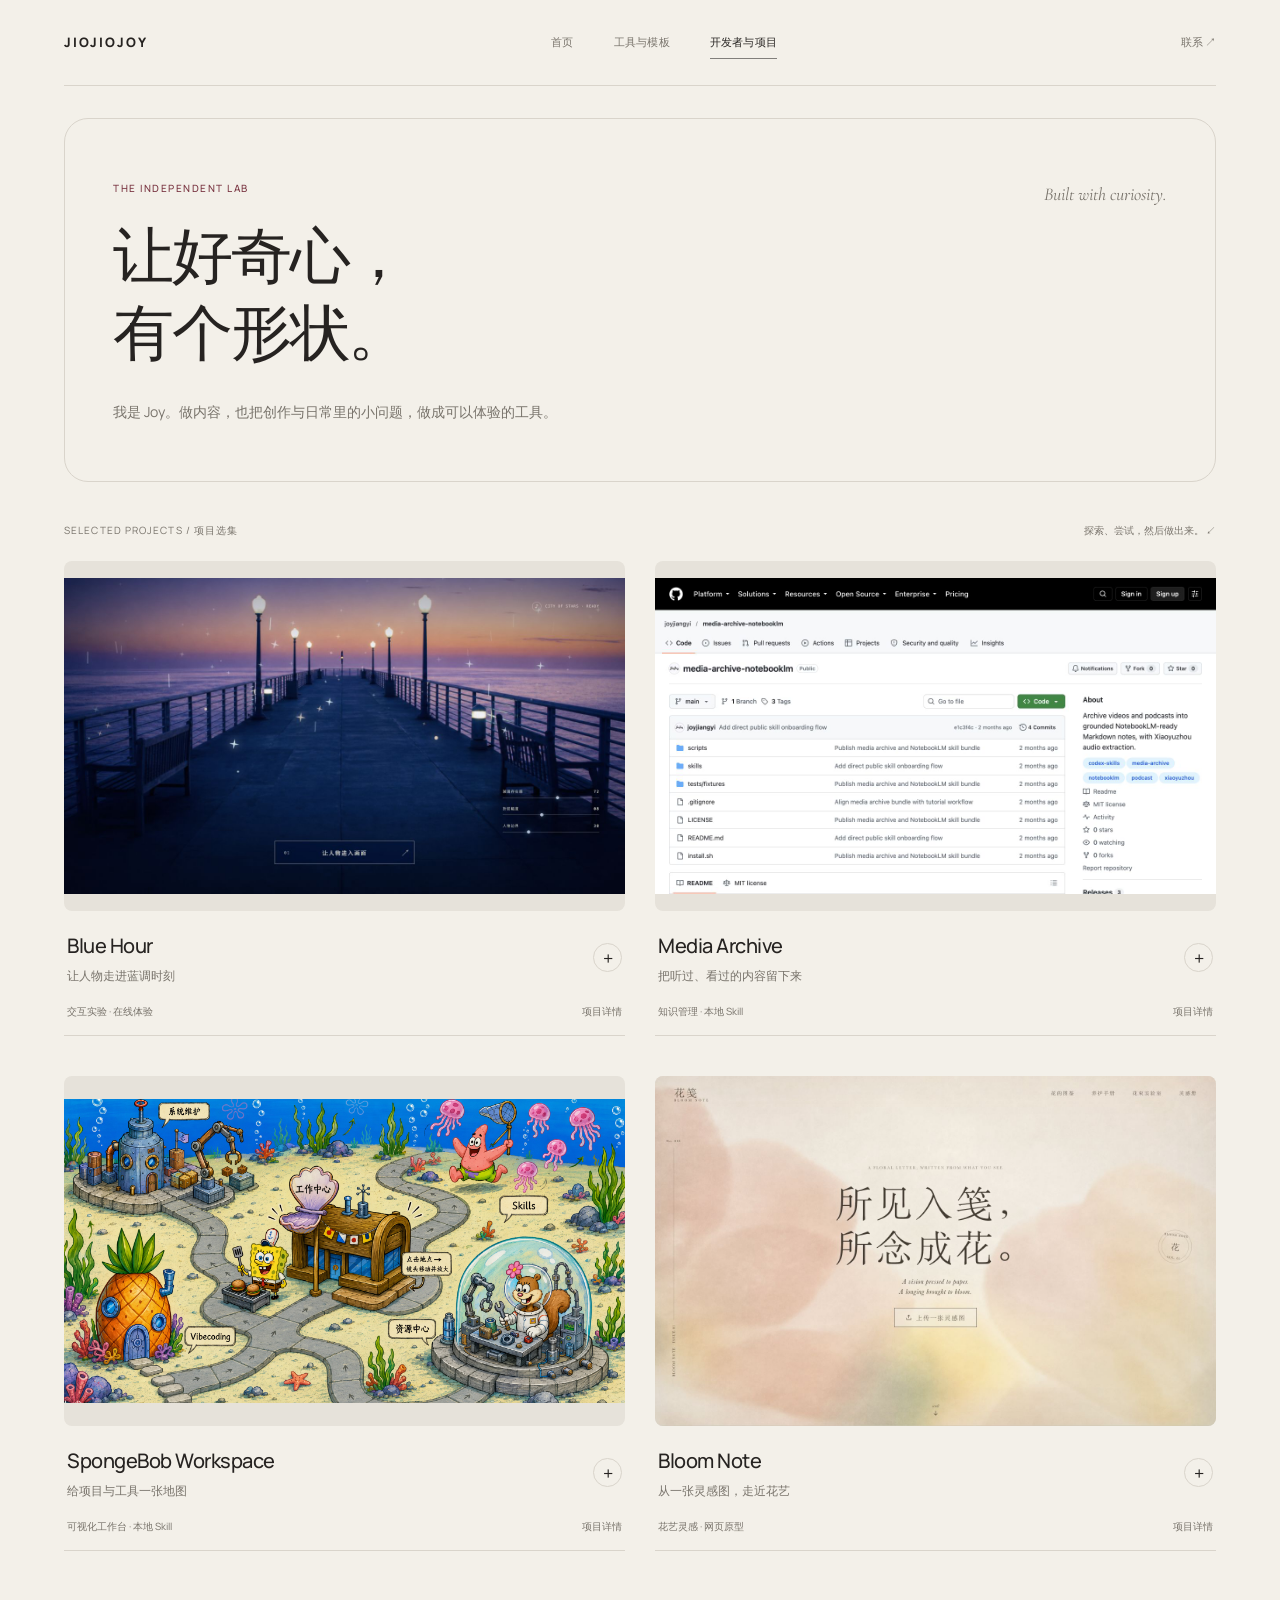
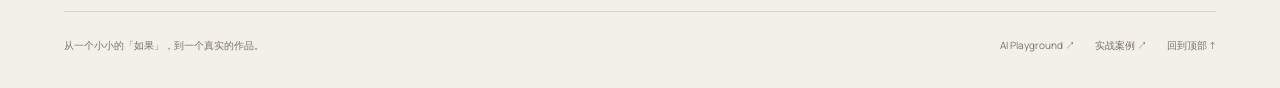
==== developers/index.html @ 88412379 "Publish unified portfolio, template storefront and consent-based analytics" ====
<!doctype html>
<html lang="zh-CN">
  <head>
    <meta charset="UTF-8" />
    <meta name="viewport" content="width=device-width,initial-scale=1" />
    <title>开发者与项目 · JioJioJoy</title>
    <meta
      name="description"
      content="Joy 的个人创作实验室：Blue Hour、Media Archive、SpongeBob Workspace、Bloom Note 四个真实项目的用途、上手说明与反馈入口。"
    />
    <link rel="icon" href="/assets/icons/web-logo.png" />
    <link rel="preconnect" href="https://fonts.googleapis.com" />
    <link rel="preconnect" href="https://fonts.gstatic.com" crossorigin />
    <link
      href="https://fonts.googleapis.com/css2?family=Cormorant+Garamond:ital,wght@0,500;0,600;1,500&family=Manrope:wght@400;500;600;700;800&display=swap"
      rel="stylesheet"
    />
    <link rel="stylesheet" href="/developers/developers.css" />
    <script>
      document.documentElement.classList.add("lab-js");
    </script>
  <link rel="stylesheet" href="/site-design.css?v=20261026" />
<script src="/analytics.js" defer></script>
</head>
<body class="gallery-page"><a class="skip" href="#main">跳至作品</a>
<header class="site-navigation" id="top"><a class="site-wordmark" href="/">JIOJIOJOY</a><div class="site-links"><a href="/">首页</a><a href="/products/">工具与模板</a><a href="/developers/" aria-current="page">开发者与项目</a></div><a class="site-contact" href="/#contact">联系 ↗</a></header>
<main id="main"><section class="developer-intro"><div class="intro"><p class="eyebrow">THE INDEPENDENT LAB</p><h1>让好奇心，<br>有个形状。</h1><p>我是 Joy。做内容，也把创作与日常里的小问题，做成可以体验的工具。</p></div><span class="edition">Built with curiosity.</span></section><header class="gallery-heading"><span>SELECTED PROJECTS / 项目选集</span><span>探索、尝试，然后做出来。 ↙</span></header><div class="project-grid"><article class="project" id="blue-hour"><details class="project-disclosure"><summary aria-label="查看 Blue Hour 项目详情"><div class="project-screen"><img src="/assets/blue-hour-preview.png" alt="blue-hour 原始项目界面" loading="lazy" /></div><div class="card-caption"><div><h2>Blue Hour</h2><p>让人物走进蓝调时刻</p></div><span class="open-icon" aria-hidden="true">+</span></div><div class="card-meta"><span>交互实验 · 在线体验</span><span class="detail-label">项目详情</span></div></summary><div class="project-info"><div class="lab-proj-body">
            <p class="lab-proj-meta">
              <span class="lab-proj-no">01</span>
              <span class="lab-proj-kind">在线交互作品</span>
              <span class="lab-proj-state">可在线体验</span>
            </p>
            <h3 class="lab-proj-title">Blue Hour</h3>
            <p class="lab-proj-sub">让人物走进蓝调时刻</p>
            <p class="lab-proj-lede">
              把静态风景变成可以参与的画面，探索人物、折射与星光之间的关系。
            </p>
            <dl class="lab-proj-facts">
              <div>
                <dt>适合谁</dt>
                <dd>喜欢电影感视觉、想尝试摄像头交互的创作者。</dd>
              </div>
              <div>
                <dt>现在能做</dt>
                <dd>蓝调背景、示例人物、玻璃效果参数与摄像头互动。</dd>
              </div>
            </dl>
            <div class="lab-proj-actions">
              <a
                class="lab-btn lab-btn-solid"
                href="https://joyjiangyi.github.io/blue-hour/"
                target="_blank"
                rel="noopener noreferrer"
                >打开在线体验 <span aria-hidden="true">↗</span></a
              >
              <a
                class="lab-btn lab-btn-line"
                href="https://github.com/joyjiangyi/blue-hour"
                target="_blank"
                rel="noopener noreferrer"
                >查看源码 <span aria-hidden="true">↗</span></a
              >
              <a
                class="lab-btn lab-btn-text"
                href="mailto:joyjiangyi852@gmail.com?subject=%E9%A1%B9%E7%9B%AE%E5%8F%8D%E9%A6%88%EF%BD%9CBlue%20Hour&body=%E9%A1%B9%E7%9B%AE%EF%BC%9ABlue%20Hour%0A%E6%88%91%E6%83%B3%E5%AE%8C%E6%88%90%E7%9A%84%E4%BB%BB%E5%8A%A1%EF%BC%9A%0A%E8%AE%BE%E5%A4%87%E4%B8%8E%E6%B5%8F%E8%A7%88%E5%99%A8%EF%BC%9A%0A%E9%81%87%E5%88%B0%E9%97%AE%E9%A2%98%E7%9A%84%E6%AD%A5%E9%AA%A4%EF%BC%9A%0A%E9%A2%84%E6%9C%9F%E7%BB%93%E6%9E%9C%E4%B8%8E%E5%AE%9E%E9%99%85%E7%BB%93%E6%9E%9C%EF%BC%9A%0A"
                >反馈这个项目 <span aria-hidden="true">↗</span></a
              >
            </div>
            <details class="lab-details">
              <summary>
                <span>上手步骤与使用限制</span>
                <span class="lab-details-cue" aria-hidden="true"></span>
              </summary>
              <div class="lab-details-body">
                <ol>
                  <li>打开在线体验，先查看示例人物。</li>
                  <li>调整「玻璃存在感」「折射幅度」「人物边界」，比较画面变化。</li>
                  <li>如需真人参与，点击「让人物进入画面」，自行选择是否允许摄像头。</li>
                </ol>
                <div class="lab-result">
                  <strong>试用时观察</strong>
                  <p>示例画面随参数变化；开启摄像头后，尝试让自己进入场景。</p>
                </div>
                <p>
                  <strong>前置条件与限制</strong><br />无需摄像头即可先看示例。真人互动需要摄像头权限；识别效果会受光线、设备性能和浏览器影响。若无法进入画面，检查浏览器权限后重试。
                </p>
              </div>
            </details>
          </div></div></details></article><article class="project" id="media-archive"><details class="project-disclosure"><summary aria-label="查看 Media Archive 项目详情"><div class="project-screen"><img src="/assets/media-archive-github.png" alt="media-archive 原始项目界面" loading="lazy" /></div><div class="card-caption"><div><h2>Media Archive</h2><p>把听过、看过的内容留下来</p></div><span class="open-icon" aria-hidden="true">+</span></div><div class="card-meta"><span>知识管理 · 本地 Skill</span><span class="detail-label">项目详情</span></div></summary><div class="project-info"><div class="lab-proj-body">
            <p class="lab-proj-meta">
              <span class="lab-proj-no">02</span>
              <span class="lab-proj-kind">本地 AI 工作流</span>
              <span class="lab-proj-state">需本地环境</span>
            </p>
            <h3 class="lab-proj-title">Media Archive</h3>
            <p class="lab-proj-sub">把听过、看过的内容留下来</p>
            <p class="lab-proj-lede">
              收藏分散在不同平台，听完看完之后，很难回到原来的重点。
            </p>
            <dl class="lab-proj-facts">
              <div>
                <dt>适合谁</dt>
                <dd>持续学习、希望将视频与播客整理为笔记的人。</dd>
              </div>
              <div>
                <dt>现在能做</dt>
                <dd>围绕来源链接收集信息、整理 Markdown 笔记，并衔接 NotebookLM 分析与知识库归档。</dd>
              </div>
            </dl>
            <div class="lab-proj-actions">
              <a
                class="lab-btn lab-btn-solid"
                href="https://gkhjmvgg45.feishu.cn/wiki/PdA1wRcWaih9IzkVzaxcTD1Nnvf"
                target="_blank"
                rel="noopener noreferrer"
                >阅读使用指南 <span aria-hidden="true">↗</span></a
              >
              <a
                class="lab-btn lab-btn-line"
                href="https://github.com/joyjiangyi/media-archive-notebooklm"
                target="_blank"
                rel="noopener noreferrer"
                >查看源码 <span aria-hidden="true">↗</span></a
              >
              <a
                class="lab-btn lab-btn-text"
                href="mailto:joyjiangyi852@gmail.com?subject=%E9%A1%B9%E7%9B%AE%E5%8F%8D%E9%A6%88%EF%BD%9CMedia%20Archive&body=%E9%A1%B9%E7%9B%AE%EF%BC%9AMedia%20Archive%0A%E6%88%91%E6%83%B3%E5%AE%8C%E6%88%90%E7%9A%84%E4%BB%BB%E5%8A%A1%EF%BC%9A%0A%E8%AE%BE%E5%A4%87%E4%B8%8E%E6%B5%8F%E8%A7%88%E5%99%A8%EF%BC%9A%0A%E9%81%87%E5%88%B0%E9%97%AE%E9%A2%98%E7%9A%84%E6%AD%A5%E9%AA%A4%EF%BC%9A%0A%E9%A2%84%E6%9C%9F%E7%BB%93%E6%9E%9C%E4%B8%8E%E5%AE%9E%E9%99%85%E7%BB%93%E6%9E%9C%EF%BC%9A%0A"
                >反馈这个项目 <span aria-hidden="true">↗</span></a
              >
            </div>
            <details class="lab-details">
              <summary>
                <span>上手步骤与使用限制</span>
                <span class="lab-details-cue" aria-hidden="true"></span>
              </summary>
              <div class="lab-details-body">
                <ol>
                  <li>先阅读使用指南，核对支持的平台和本地代理环境。</li>
                  <li>提供一个可访问的视频或播客链接，说明希望保存到哪里。</li>
                  <li>检查来源、摘要与待办，再保存到自己的笔记系统；需要同步时配置对应账号。</li>
                </ol>
                <div class="lab-result">
                  <strong>试用时观察</strong>
                  <p>
                    得到带来源链接、重点整理和状态说明的笔记。可用请求示例：「整理这期播客，保留来源和重点，只保存到本地。」
                  </p>
                </div>
                <p>
                  <strong>前置条件与限制</strong><br />需要可运行 Skill 的本地 AI
                  代理与相应账号配置。平台访问限制、转写质量和第三方服务可用性会影响结果；AI
                  整理需要人工核对。此工作流不包含在付费模板内。
                </p>
              </div>
            </details>
          </div></div></details></article><article class="project" id="spongebob-workspace"><details class="project-disclosure"><summary aria-label="查看 SpongeBob Workspace 项目详情"><div class="project-screen"><img src="/assets/spongebob-workspace-preview.jpg" alt="spongebob-workspace 原始项目界面" loading="lazy" /></div><div class="card-caption"><div><h2>SpongeBob Workspace</h2><p>给项目与工具一张地图</p></div><span class="open-icon" aria-hidden="true">+</span></div><div class="card-meta"><span>可视化工作台 · 本地 Skill</span><span class="detail-label">项目详情</span></div></summary><div class="project-info"><div class="lab-proj-body">
            <p class="lab-proj-meta">
              <span class="lab-proj-no">03</span>
              <span class="lab-proj-kind">本地工作台 · Skill</span>
              <span class="lab-proj-state">本地运行</span>
            </p>
            <h3 class="lab-proj-title">SpongeBob Workspace</h3>
            <p class="lab-proj-sub">给项目与工具一张地图</p>
            <p class="lab-proj-lede">
              项目目录、浏览器资源与代理入口分散，需要一个能看见整体结构的工作台。
            </p>
            <dl class="lab-proj-facts">
              <div>
                <dt>适合谁</dt>
                <dd>同时使用多个项目、Skill 和知识资源的 AI 工具使用者。</dd>
              </div>
              <div>
                <dt>现在能做</dt>
                <dd>用可视化地图组织工作流、项目、资源、Skill 与 Inbox，连接已有工作入口。</dd>
              </div>
            </dl>
            <div class="lab-proj-actions">
              <a
                class="lab-btn lab-btn-solid"
                href="https://gkhjmvgg45.feishu.cn/wiki/NoniwwS8UikxTekltyMc2d3GnMc?from=from_copylink"
                target="_blank"
                rel="noopener noreferrer"
                >阅读使用指南 <span aria-hidden="true">↗</span></a
              >
              <a
                class="lab-btn lab-btn-line"
                href="https://github.com/joyjiangyi/spongebob-workspace"
                target="_blank"
                rel="noopener noreferrer"
                >查看源码 <span aria-hidden="true">↗</span></a
              >
              <a
                class="lab-btn lab-btn-text"
                href="mailto:joyjiangyi852@gmail.com?subject=%E9%A1%B9%E7%9B%AE%E5%8F%8D%E9%A6%88%EF%BD%9CSpongeBob%20Workspace&body=%E9%A1%B9%E7%9B%AE%EF%BC%9ASpongeBob%20Workspace%0A%E6%88%91%E6%83%B3%E5%AE%8C%E6%88%90%E7%9A%84%E4%BB%BB%E5%8A%A1%EF%BC%9A%0A%E8%AE%BE%E5%A4%87%E4%B8%8E%E6%B5%8F%E8%A7%88%E5%99%A8%EF%BC%9A%0A%E9%81%87%E5%88%B0%E9%97%AE%E9%A2%98%E7%9A%84%E6%AD%A5%E9%AA%A4%EF%BC%9A%0A%E9%A2%84%E6%9C%9F%E7%BB%93%E6%9E%9C%E4%B8%8E%E5%AE%9E%E9%99%85%E7%BB%93%E6%9E%9C%EF%BC%9A%0A"
                >反馈这个项目 <span aria-hidden="true">↗</span></a
              >
            </div>
            <details class="lab-details">
              <summary>
                <span>上手步骤与使用限制</span>
                <span class="lab-details-cue" aria-hidden="true"></span>
              </summary>
              <div class="lab-details-body">
                <ol>
                  <li>打开仓库 README 与使用指南，了解代理和运行环境要求。</li>
                  <li>告诉本地 AI 代理希望整理哪些目录，确认读取范围与工作台结构。</li>
                  <li>按指南生成自己的工作台，检查项目、资源和 Skill 入口是否正确。</li>
                </ol>
                <div class="lab-result">
                  <strong>试用时观察</strong>
                  <p>一张连接自己真实项目和资源的本地工作地图；这里展示的是已有工作台截图。</p>
                </div>
                <p>
                  <strong>前置条件与限制</strong><br />需本地 AI
                  代理与环境配置，不能在本站直接运行。扫描范围由使用者选择；不要将含个人路径或私人资源的工作台直接公开。
                </p>
              </div>
            </details>
          </div></div></details></article><article class="project" id="bloom-note"><details class="project-disclosure"><summary aria-label="查看 Bloom Note 项目详情"><div class="project-screen"><img src="/assets/bloom-note-preview.png" alt="bloom-note 原始项目界面" loading="lazy" /></div><div class="card-caption"><div><h2>Bloom Note</h2><p>从一张灵感图，走近花艺</p></div><span class="open-icon" aria-hidden="true">+</span></div><div class="card-meta"><span>花艺灵感 · 网页原型</span><span class="detail-label">项目详情</span></div></summary><div class="project-info"><div class="lab-proj-body">
            <p class="lab-proj-meta">
              <span class="lab-proj-no">04</span>
              <span class="lab-proj-kind">网页原型 · AI 生成未接入</span>
              <span class="lab-proj-state">原型</span>
            </p>
            <h3 class="lab-proj-title">Bloom Note</h3>
            <p class="lab-proj-sub">从一张灵感图，走近花艺</p>
            <p class="lab-proj-lede">从喜欢的画面到具体花艺表达，往往缺少直观参考。</p>
            <dl class="lab-proj-facts">
              <div>
                <dt>适合谁</dt>
                <dd>寻找花束配色、季节花材和养护灵感的人。</dd>
              </div>
              <div>
                <dt>现在能做</dt>
                <dd>花束灵感册、当季花材与养护手记；图片选择提供本地预览。</dd>
              </div>
            </dl>
            <div class="lab-proj-actions">
              <a
                class="lab-btn lab-btn-solid"
                href="https://joyjiangyi.github.io/bloom-note/"
                target="_blank"
                rel="noopener noreferrer"
                >浏览网页原型 <span aria-hidden="true">↗</span></a
              >
              <a
                class="lab-btn lab-btn-line"
                href="https://github.com/joyjiangyi/bloom-note"
                target="_blank"
                rel="noopener noreferrer"
                >查看源码 <span aria-hidden="true">↗</span></a
              >
              <a
                class="lab-btn lab-btn-text"
                href="mailto:joyjiangyi852@gmail.com?subject=%E9%A1%B9%E7%9B%AE%E5%8F%8D%E9%A6%88%EF%BD%9CBloom%20Note&body=%E9%A1%B9%E7%9B%AE%EF%BC%9ABloom%20Note%0A%E6%88%91%E6%83%B3%E5%AE%8C%E6%88%90%E7%9A%84%E4%BB%BB%E5%8A%A1%EF%BC%9A%0A%E8%AE%BE%E5%A4%87%E4%B8%8E%E6%B5%8F%E8%A7%88%E5%99%A8%EF%BC%9A%0A%E9%81%87%E5%88%B0%E9%97%AE%E9%A2%98%E7%9A%84%E6%AD%A5%E9%AA%A4%EF%BC%9A%0A%E9%A2%84%E6%9C%9F%E7%BB%93%E6%9E%9C%E4%B8%8E%E5%AE%9E%E9%99%85%E7%BB%93%E6%9E%9C%EF%BC%9A%0A"
                >反馈这个项目 <span aria-hidden="true">↗</span></a
              >
            </div>
            <details class="lab-details">
              <summary>
                <span>上手步骤与使用限制</span>
                <span class="lab-details-cue" aria-hidden="true"></span>
              </summary>
              <div class="lab-details-body">
                <ol>
                  <li>打开原型，浏览灵感册中的花束参考。</li>
                  <li>查看当季花材，展开养护手记。</li>
                  <li>如需尝试图片入口，可选择灵感图查看本地预览；不会生成新的花束方案。</li>
                </ol>
                <div class="lab-result">
                  <strong>试用时观察</strong>
                  <p>找到可参考的花材与养护信息，体验灵感图的预览路径。</p>
                </div>
                <p>
                  <strong>前置条件与限制</strong><br />这是交互与视觉原型。AI&nbsp;花束生成尚未接入；页面中的花束是现有展示内容，不能视为基于上传图片生成的结果。
                </p>
              </div>
            </details>
          </div></div></details></article></div><footer class="gallery-footer"><p>从一个小小的「如果」，到一个真实的作品。</p><div><a href="https://jiojiojoy.info" target="_blank" rel="noopener noreferrer">AI Playground ↗</a><a href="/#feeds">实战案例 ↗</a><a href="#top">回到顶部 ↑</a></div></footer></main><script src="/developers/developers.js" defer></script></body></html>
---- developers/developers.css ----
:root{color-scheme:light;--ink:#272923;--muted:#777a72;--canvas:#f1f2ee;--paper:#fff;--line:#e3e5de;--accent:#64764b}*{box-sizing:border-box}html{scroll-behavior:smooth;scroll-padding-top:24px}body{margin:0;background:var(--canvas);color:var(--ink);font:14px/1.65 Manrope,"PingFang SC","Microsoft YaHei",sans-serif}a{color:inherit;text-decoration:none}button,a,summary{-webkit-tap-highlight-color:transparent}a:focus-visible,summary:focus-visible{outline:3px solid #7c8b59;outline-offset:5px}a:hover{text-decoration:underline;text-underline-offset:4px}.skip{position:fixed;left:20px;top:-80px;z-index:10;background:white;padding:12px}.skip:focus{top:20px}.sidebar{position:fixed;inset:20px auto 20px 20px;width:276px;background:white;border-radius:16px;padding:32px 27px;display:flex;flex-direction:column}.brand{font-size:27px;font-weight:800;letter-spacing:-1.5px}.brand span{font-size:11px;vertical-align:top;display:inline-block;margin:6px 0 0 4px}.intro{margin:64px 0 34px}.eyebrow{font:9px/1.5 "DM Mono",monospace;letter-spacing:1.6px;color:var(--muted)}h1{font-size:31px;font-weight:500;line-height:1.5;letter-spacing:-1px;margin:20px 0}.intro>p:last-child{font-size:13px;line-height:1.9;color:#73766e}.sidebar nav{display:grid;gap:5px}.sidebar nav a{display:flex;justify-content:space-between;padding:12px 14px;border-radius:7px;font-size:12px}.sidebar nav .current{background:#eef0e8;color:#414d33}.sidebar nav span{color:#888e7c;font:11px "DM Mono",monospace}.sidebar-bottom{margin-top:auto;padding-top:35px;font-size:11px}.status-dot{display:inline-block;width:6px;height:6px;background:#839465;border-radius:50%;margin-right:6px}.sidebar-bottom>a{display:block;margin:18px 0 27px}.sidebar-bottom small{font:8px/1.9 "DM Mono",monospace;letter-spacing:.6px;color:#94988e}main{margin-left:316px;padding:0 24px 0 0;max-width:1800px}.gallery-heading{height:75px;display:flex;align-items:center;justify-content:space-between;font-size:10px;letter-spacing:1.1px;color:#6d7267}.gallery-heading>span:last-child{letter-spacing:0}.project-grid{display:grid;grid-template-columns:repeat(2,minmax(0,1fr));gap:34px 20px;align-items:start}.project{min-width:0;scroll-margin-top:24px}summary{cursor:pointer;list-style:none}summary::-webkit-details-marker{display:none}.art{height:auto;aspect-ratio:1.12;position:relative;overflow:hidden;border-radius:12px;isolation:isolate;transition:transform .5s cubic-bezier(.22,1,.36,1)}summary:hover .art{transform:translateY(-4px)}.art-top,.art-bottom{position:absolute;left:6%;right:6%;display:flex;justify-content:space-between;align-items:center;gap:12px;z-index:3;font:8px/1.5 "DM Mono",monospace;letter-spacing:.8px}.art-top{top:6%}.art-bottom{bottom:6%;font-size:7px}.blue{background:#253644;color:#fff}.blue>img{width:100%;height:100%;object-fit:cover;object-position:48% center;filter:brightness(.76)}.blue:after{content:"";position:absolute;inset:0;background:linear-gradient(180deg,#141b3025,transparent 70%,#141b3050);pointer-events:none}.blue-title{position:absolute;left:8%;top:20%;font:clamp(55px,6.5vw,110px)/.85 "Playfair Display",Georgia,serif;letter-spacing:-4px;color:#f2eee5}.blue-title i{font-weight:400}.archive{background:#d9dfce;color:#3d493c}.archive-title{position:absolute;top:15%;left:7%;font:clamp(27px,3vw,48px)/1.12 "Playfair Display",Georgia,serif;letter-spacing:-1px}.paper{position:absolute;background:#fffdf6;width:60%;height:45%;padding:7%;box-shadow:0 12px 24px #3b493b18}.paper>span{font:6px "DM Mono",monospace;letter-spacing:1px}.paper h3{font-size:12px;font-weight:500;margin:12px 0}.paper p{font-size:7px;color:#777c70}.paper-back{left:7%;top:39%;transform:rotate(-12deg);background:#eef0e7}.paper-front{right:6%;top:43%;transform:rotate(8deg)}.paper b{font-size:8px;font-weight:500}.wave{font-size:17px;white-space:nowrap;color:#929b7c;letter-spacing:1px;overflow:hidden}.paper-lines{height:35px;background:repeating-linear-gradient(to bottom,transparent 0 8px,#d9dccf 8px 9px);margin-bottom:14px}.sponge{background:#f2cd56;color:#3c4c3e}.sponge-title{position:absolute;top:14%;left:7%;font:clamp(32px,3.5vw,56px)/1.02 "Playfair Display",Georgia,serif;letter-spacing:-1.5px}.sponge-title i{color:#267b79}.map-frame{position:absolute;left:9%;top:45%;width:91%;padding:7px;background:#fff8dc;transform:rotate(-7deg);border-radius:8px;box-shadow:0 15px 28px #584c252b}.map-frame img{display:block;width:100%;border-radius:4px}.bloom{background:#eee8de;color:#554f3e}.bloom-title{position:absolute;top:19%;left:8%;font:clamp(48px,5.6vw,86px)/.95 "Playfair Display",Georgia,serif;letter-spacing:-3px}.bloom-title i{color:#815b5a;font-weight:400}.bloom-title small{display:block;font:12px/2 sans-serif;letter-spacing:6px;margin-top:28px}.botanical{position:absolute;right:-3%;bottom:0;width:64%;height:87%;transform:rotate(10deg)}.bloom-stamp{position:absolute;right:8%;top:19%;border:1px solid #9a9180;border-radius:50%;width:58px;height:58px;display:grid;place-content:center;text-align:center;font-size:8px;transform:rotate(14deg);line-height:1.8}.card-caption{display:flex;justify-content:space-between;align-items:center;padding:18px 3px 0;gap:15px}.card-caption h2{margin:0;font-size:17px;font-weight:600;letter-spacing:-.5px}.card-caption p{margin:4px 0 0;color:#74796e;font-size:11px}.open-icon{width:29px;height:29px;display:grid;place-items:center;border:1px solid #ced3c7;border-radius:50%;font-size:18px;transition:transform .3s}.project-disclosure[open] .open-icon{transform:rotate(45deg);background:#e2e7da}.card-meta{display:flex;justify-content:space-between;border-bottom:1px solid #dce0d5;margin-top:17px;padding:0 3px 15px;color:#7d8376;font-size:9px}.project-info{background:#fafbf7;border-radius:0 0 12px 12px;padding:25px;margin-top:0}.lab-proj-meta{display:flex;flex-wrap:wrap;gap:12px;font-size:10px;color:#758265}.lab-proj-no{display:none}.lab-proj-title{font-size:25px;line-height:1.2;margin:18px 0 10px}.lab-proj-sub{font-weight:600}.lab-proj-lede,.lab-proj-facts{font-size:12px;color:#6c7464}.lab-proj-facts div{margin:15px 0}.lab-proj-facts dt{font-size:10px;color:#2e3c23;margin-bottom:4px}.lab-proj-facts dd{margin:0}.lab-proj-actions{display:flex;flex-wrap:wrap;gap:8px;margin:24px 0}.lab-btn{padding:9px 12px;border:1px solid #cfd5c6;border-radius:6px;font-size:10px}.lab-btn-solid{background:#3f4d34;color:white;border-color:#3f4d34}.lab-btn-text{border-color:transparent}.lab-details{border-top:1px solid #dce1d5;padding-top:15px}.lab-details summary{display:flex;justify-content:space-between;font-size:11px}.lab-details-cue:after{content:'+'}.lab-details[open] .lab-details-cue:after{content:'−'}.lab-details-body{font-size:11px;line-height:1.9;color:#68705f}.lab-details-body ol{padding-left:18px}.lab-details-body li{margin:9px 0}.lab-result{border-left:2px solid #a8b197;padding-left:12px;margin:20px 0}.gallery-footer{padding:45px 0 28px;display:flex;justify-content:space-between;align-items:center;color:#858b7e;font-size:10px;gap:20px}.gallery-footer div{display:flex;gap:20px}.gallery-footer p{margin:0}@media(min-width:1600px){.art{aspect-ratio:1.22}}@media(max-width:1150px){.sidebar{width:230px;padding:27px 22px}main{margin-left:270px;padding-right:20px}.intro{margin-top:50px}h1{font-size:27px}.art-top{font-size:6px}.art-bottom{font-size:6px}.gallery-heading{font-size:9px}.paper h3{font-size:10px}.card-caption h2{font-size:14px}.paper{padding:6%}.paper-lines{height:20px}.gallery-footer{align-items:flex-start;flex-direction:column}}@media(max-width:850px){.sidebar{position:relative;inset:auto;width:auto;margin:16px;padding:22px;display:block}.brand{font-size:23px}.intro{margin:25px 0}.intro h1{font-size:30px}.intro h1 br{display:none}.intro>p:last-child{max-width:440px}.sidebar nav{display:flex;gap:6px}.sidebar nav a{gap:20px;padding:9px 12px}.sidebar-bottom{display:none}main{margin-left:0;padding:0 16px}.gallery-heading{height:55px}.blue-title{font-size:70px}.archive-title{font-size:35px}.sponge-title{font-size:40px}.bloom-title{font-size:65px}}@media(max-width:560px){.project-grid{grid-template-columns:1fr;gap:26px}.gallery-heading>span:last-child{display:none}.sidebar{margin:12px;padding:22px}.intro{margin:25px 0 20px}.intro h1{font-size:28px;margin:12px 0}.intro>p:last-child{font-size:12px}.sidebar nav{gap:0}.sidebar nav a{font-size:10px;gap:14px;padding:10px}main{padding:0 12px}.art{aspect-ratio:1.1}.blue-title{font-size:86px}.archive-title{font-size:40px}.sponge-title{font-size:46px}.bloom-title{font-size:76px}.art-top{font-size:7px}.art-bottom{font-size:6px}.paper h3{font-size:12px}.paper{padding:7%}.paper-lines{height:28px}.card-caption{padding-top:15px}.card-caption h2{font-size:17px}.card-caption p{font-size:12px}.card-meta{font-size:10px}.gallery-footer{padding:32px 4px}.project-info{padding:20px}.lab-btn{font-size:11px}.lab-proj-lede,.lab-proj-facts,.lab-details-body{font-size:12px}}@media(prefers-reduced-motion:reduce){html{scroll-behavior:auto}*{transition:none!important}}
---- site-design.css ----
/* Shared visual language: cinema, warm paper, quiet editorial structure. */
:root{--site-paper:#f3f0e9;--site-ink:#262321;--site-muted:#78736b;--site-line:#d9d4cb;--site-accent:#793441;--site-radius:8px;--site-gutter:clamp(22px,5vw,80px);--site-width:1320px;--site-serif:"Cormorant Garamond",Georgia,"Songti SC",serif;--site-sans:Manrope,"PingFang SC","Microsoft YaHei",sans-serif;--p-paper:var(--site-paper);--p-ink:var(--site-ink);--p-muted:var(--site-muted);--p-line:var(--site-line);--p-red:var(--site-accent);--p-gold:#9a8060;--p-serif:var(--site-serif)}
html{scroll-padding-top:108px}body{font-family:var(--site-sans);-webkit-font-smoothing:antialiased}a,button,summary{touch-action:manipulation}a:focus-visible,button:focus-visible,summary:focus-visible{outline:2px solid #ac7b67;outline-offset:5px}.site-navigation,.portfolio-home .cinema-header{box-sizing:border-box;display:flex!important;align-items:center;justify-content:space-between;gap:24px;min-height:66px;padding:0 25px;border:1px solid #ffffff1b;border-radius:10px;background:#201c1bed;color:#f3f0e9;box-shadow:0 8px 30px #0000000a;backdrop-filter:blur(20px);-webkit-backdrop-filter:blur(20px);font-family:var(--site-sans)}
body>.site-navigation{position:sticky;top:16px;margin:16px var(--site-gutter) 0;z-index:40}.site-wordmark,.portfolio-home .cinema-wordmark{font-size:13px;font-weight:800;letter-spacing:.14em;padding:0;color:#f3f0e9;text-decoration:none;white-space:nowrap;text-shadow:none}.site-links{display:flex;align-items:center;gap:8px;pointer-events:auto}.site-links>a{font-size:11px;letter-spacing:.02em;padding:10px 15px;color:#d3cdc3!important;white-space:nowrap;border:1px solid transparent;border-radius:5px;text-decoration:none}.site-links>a[aria-current=page]{background:#ffffff0d;color:#fff9ec!important;border-color:#ffffff16}.site-links>a:hover{background:#ffffff10;color:#fff!important;text-decoration:none}.site-contact{font-size:11px;color:#d3cdc3!important;text-decoration:none}.portfolio-home>header{padding:16px var(--site-gutter)!important;background:none!important;backdrop-filter:none!important;pointer-events:none}.portfolio-home .cinema-header{pointer-events:auto;max-width:none!important}.portfolio-home .header-controls{width:80px;min-height:34px!important;position:relative;display:block;flex-shrink:0}.portfolio-home .language-switch,.portfolio-home .header-controls:has(.nav-ticket:not([hidden])) .language-switch{position:static!important;min-width:80px!important;min-height:34px!important;color:#d3cdc3!important;background:none!important;pointer-events:auto}.portfolio-home .language-switch span.active{color:#fff9ec!important}.portfolio-home .nav-ticket{position:fixed;top:96px;right:var(--site-gutter);width:240px}.portfolio-home .chapter-popover{max-height:calc(100svh - 215px)}
/* Homepage: retain the moving cinema background, let each chapter breathe. */
.portfolio-home{--paper:#f3f0e9;--paper-soft:#d4cdc1;--paper-dim:#aaa092;--gold:#c3aa88;--line:#f3f0e92b;--red:#793441}.portfolio-home .grain{opacity:.035}.portfolio-home #spotlight-overlay{opacity:0!important}.portfolio-home .section{padding:110px var(--site-gutter)}.portfolio-home .section-inner{max-width:var(--site-width)!important}.portfolio-home #top{padding-bottom:72px;min-height:100svh}.portfolio-home #top>.section-inner>div{min-height:72svh!important;grid-template-columns:1.5fr .5fr!important}.portfolio-home #top h1{font-size:clamp(52px,6.7vw,100px);font-weight:500;line-height:.98;letter-spacing:-.055em;max-width:970px}.portfolio-home #top .section-inner>div>div:last-child{padding-top:9vh!important}.portfolio-home #top img{width:min(160px,22vw)!important;opacity:.85}.portfolio-home #top h1+p{font-size:11px!important;letter-spacing:.18em!important;color:#d8d1c4!important}.portfolio-home .home-hero-actions{gap:12px;margin-top:32px}.portfolio-home .home-hero-actions a{border-radius:5px;border-color:#f3f0e944;padding:13px 20px;font-size:11px;letter-spacing:.02em}.portfolio-home .home-hero-actions a:first-child{background:var(--site-paper);color:var(--site-ink);border-color:var(--site-paper)}
.portfolio-home #products{background:var(--site-paper);color:var(--site-ink);padding:96px var(--site-gutter);border-radius:18px 18px 0 0}.portfolio-home .shop-feature-inner{max-width:var(--site-width)}.portfolio-home .shop-feature-head{margin-bottom:45px;align-items:end}.portfolio-home .shop-feature-head h2{font-family:var(--site-serif);font-size:clamp(50px,5vw,76px);line-height:.98;letter-spacing:-.035em}.portfolio-home .shop-feature-head small{font-size:10px;color:var(--site-accent);letter-spacing:.15em}.portfolio-home .shop-feature-head p{font-size:13px;color:var(--site-muted)}.portfolio-home .shop-feature-head>a,.portfolio-home .shop-feature-bottom a{color:var(--site-accent);border-color:var(--site-accent)}.portfolio-home .shop-feature-grid{grid-template-columns:1fr 1fr;gap:30px}.portfolio-home .shop-feature-art.merchandise{aspect-ratio:1.45;background:#e6e2da;border-radius:var(--site-radius)}.portfolio-home .shop-feature-art.merchandise img{object-fit:contain;padding:18px}.portfolio-home .shop-feature-caption h3{font-family:var(--site-sans);font-size:20px;font-weight:500;letter-spacing:-.035em}.portfolio-home .shop-feature-caption strong{font:500 18px var(--site-sans)}.portfolio-home .shop-feature-card .shop-feature-meta{color:var(--site-accent);font-size:9px}.portfolio-home .shop-feature-card p{color:var(--site-muted);font-size:12px}.portfolio-home .shop-feature-bottom{border-color:var(--site-line);margin-top:38px;padding-top:24px}
.portfolio-home #origin{padding:110px var(--site-gutter)!important;background:#20191bd9;min-height:85svh!important}.portfolio-home #origin>div{max-width:var(--site-width);margin:auto;min-height:60svh!important;gap:50px}.portfolio-home #origin p{white-space:normal!important}.portfolio-home #origin h2{font-size:clamp(58px,7vw,100px)!important;font-weight:500!important}.portfolio-home #origin>div>div:last-child>p:first-child{font-size:24px!important;font-weight:500!important;letter-spacing:0!important}.portfolio-home #overview{min-height:auto;background:#211b1ce8;padding-top:80px;padding-bottom:100px}.portfolio-home .overview-stmt{max-width:100%;display:grid;grid-template-columns:1fr 1fr;gap:0 12%;margin:0 0 40px;padding-bottom:40px}.portfolio-home .overview-stmt>p:first-child{font-size:clamp(32px,3.8vw,52px);line-height:1.15;grid-row:span 2;margin:0}.portfolio-home .overview-stmt>p+p{font:400 14px/1.95 var(--site-sans);margin:0 0 20px}.portfolio-home .overview-bottom{display:block}.portfolio-home .overview-bottom>div:last-child{display:grid;grid-template-columns:repeat(5,1fr);gap:24px}.portfolio-home .dir-row{padding:18px 0;gap:12px;border-top:1px solid var(--line);border-bottom:0}.portfolio-home .dir-label{font-size:16px}.portfolio-home .dir-num{font-size:9px}
.portfolio-home #influencer,.portfolio-home #lab,.portfolio-home #commercial,.portfolio-home #film{background:#171415ed;min-height:auto}.portfolio-home #lab{background:#211b1eeb}.portfolio-home #feeds{background:#191517f2;padding:100px var(--site-gutter) 0}.portfolio-home #commercial{background:#211b1de8}.portfolio-home #film{background:#161416e8}.portfolio-home .rule{border-color:var(--line);padding-top:22px;margin-bottom:44px}.portfolio-home .eyebrow{font-size:11px;letter-spacing:.18em;font-weight:500;color:#c3aa88}.portfolio-home .section-subtitle{font-size:15px;line-height:1.9;max-width:760px;color:#c9c3ba}.portfolio-home .social-showcase{border-radius:var(--site-radius)}.portfolio-home #influencer .social-showcase{max-width:100%!important;grid-template-columns:260px minmax(0,1fr);gap:8%}.portfolio-home .influencer-photo{border-radius:var(--site-radius)!important}.portfolio-home .lab-project-brief{border-color:var(--line);background:none}.portfolio-home .cinema-screenglow{display:none}.portfolio-home #enter-lab-btn{background:var(--site-paper)!important;color:var(--site-ink)!important;box-shadow:none!important;border-radius:5px!important;font-weight:500!important;font-size:11px!important;letter-spacing:.1em!important;max-width:300px!important}.portfolio-home .device-wrapper{border-radius:8px;box-shadow:0 18px 45px #0003}.portfolio-home .project-shell{background:#ffffff03;border:1px solid var(--line);border-radius:var(--site-radius);overflow:hidden;margin-bottom:24px}.portfolio-home .project-cover{padding:34px}.portfolio-home .project-cover .project-heading h3{font-family:var(--site-serif);font-size:clamp(32px,3.5vw,52px);font-weight:500}.portfolio-home .project-cover .project-summary p{font-size:13px;color:#c9c3ba}.portfolio-home .cover-proof strong{font-family:var(--site-serif);font-size:38px;font-weight:500}.portfolio-home .project-expanded{padding:32px}.portfolio-home .global-outro{padding-top:35px;padding-bottom:45px}.portfolio-home #contact{min-height:80svh;background:#110e10b8}.portfolio-home #contact .display{font-weight:500;letter-spacing:-.055em}
/* Inner pages share the same container, typography, dividers and image treatment. */
.product-site,.gallery-page{background:var(--site-paper);color:var(--site-ink);font-family:var(--site-sans)}.p-wrap,.gallery-page main{width:auto;max-width:calc(var(--site-width) + 2 * var(--site-gutter));padding:0 var(--site-gutter);margin:0 auto}.p-intro,.developer-intro{padding:84px 0 54px;position:relative;border-bottom:1px solid var(--site-line);margin-bottom:40px}.p-intro h1{font-size:clamp(60px,6.5vw,96px);line-height:.95;letter-spacing:-.04em}.p-intro .p-edition,.developer-intro .edition{position:absolute;right:0;top:90px;font:italic 18px var(--site-serif);color:var(--site-muted)}.p-lead{font-size:14px;line-height:1.9}.p-kicker{font-size:10px;font-weight:500;letter-spacing:.15em}.p-kicker:before{display:none}.p-catalog{grid-template-columns:1fr 1fr;gap:30px}.p-art.merchandise{border-radius:var(--site-radius);background:#e6e2da;aspect-ratio:1.45}.p-art.merchandise img{object-fit:contain!important;padding:18px;border:none;transform:none!important;box-shadow:none}.p-badge{border-radius:4px;font-size:8px;top:14px;left:14px;background:#f7f4ecf2;letter-spacing:.06em}.p-card h2{font-family:var(--site-sans);font-size:22px;font-weight:500;letter-spacing:-.035em}.p-price{font:500 20px var(--site-sans)}.p-card p{font-size:13px}.p-link{font-size:11px}.p-choice{background:#e9e5dd;border-radius:var(--site-radius);padding:36px;gap:45px}.p-choice h2{font-size:28px;font-weight:500}.p-section{padding:64px 0;border-color:var(--site-line)}.p-section-heading{margin-bottom:35px;gap:30px}.p-section-heading h2{font-size:34px;line-height:1.25;font-weight:500}.p-section-heading p{font-size:13px;line-height:1.9}.p-footer{max-width:var(--site-width);margin:40px auto 0;padding:28px 0;border-color:var(--site-line);font-size:11px}.p-breadcrumb{margin-top:35px;font-size:10px}.p-product-hero{gap:7%;padding-bottom:64px}.p-product-copy h1{font-size:clamp(55px,5.8vw,86px);font-weight:500;line-height:.95;letter-spacing:-.035em}.p-product-copy h2{font-size:23px;font-weight:500;line-height:1.5}.p-product-copy .p-description{font-size:13px;line-height:1.9}.p-gallery-main{background:#e6e2da;border-radius:var(--site-radius);overflow:hidden}.p-gallery-main img{height:560px;padding:18px}.p-gallery-thumbs button{border-radius:4px}.p-btn{border-radius:5px;min-height:44px;font-size:12px;background:var(--site-ink);border-color:var(--site-ink)}.p-btn:hover{background:var(--site-accent);border-color:var(--site-accent)}.p-btn.secondary{background:transparent;color:var(--site-ink);border-color:var(--site-line)}.p-option span{border-radius:5px}.p-features{gap:24px}.p-feature img{border-radius:var(--site-radius)}.p-feature h3{font-weight:500;font-size:19px}.p-faq details{border-color:var(--site-line);padding:20px 0}.p-faq summary{font-size:14px}.p-dialog{border-radius:10px;background:var(--site-paper)}
/* Developer layout uses the original project screens, with no poster overlays. */
.gallery-page .developer-intro .intro{margin:0;max-width:650px}.developer-intro .eyebrow{color:var(--site-accent);font:500 10px var(--site-sans);letter-spacing:.15em}.developer-intro h1{font-family:var(--site-serif);font-size:clamp(42px,4.8vw,68px);line-height:1.25;font-weight:500;letter-spacing:-.035em;margin:25px 0}.developer-intro h1 br{display:none}.developer-intro .intro>p:last-child{font-size:14px;max-width:490px;color:var(--site-muted);line-height:1.9}.gallery-page .gallery-heading{height:auto;padding:0 0 22px;color:var(--site-muted);font-size:10px}.gallery-page .project-grid{gap:40px 30px}.project-screen{aspect-ratio:1.6;background:#e6e2da;border-radius:var(--site-radius);overflow:hidden;display:flex;align-items:center;justify-content:center}.project-screen img{display:block;width:100%;height:100%;object-fit:contain;filter:none;transform:none}.gallery-page .card-caption h2{font-size:20px;font-weight:500}.gallery-page .card-caption p{font-size:12px;color:var(--site-muted)}.gallery-page .card-meta{font-size:10px;border-color:var(--site-line);color:var(--site-muted)}.gallery-page .open-icon{border-color:var(--site-line);color:var(--site-ink)}.gallery-page .project-info{background:#eae6de}.gallery-page .lab-btn-solid{background:var(--site-ink);border-color:var(--site-ink)}.gallery-page .lab-proj-meta,.gallery-page .lab-proj-lede,.gallery-page .lab-proj-facts,.gallery-page .lab-details-body{color:#71685e}.gallery-page .gallery-footer{border-top:1px solid var(--site-line);margin-top:60px;padding:25px 0 35px;color:var(--site-muted)}
@media(max-width:900px){.site-links{gap:0}.site-links>a{padding:10px;font-size:10px}.site-navigation,.portfolio-home .cinema-header{gap:12px;padding:0 18px}.site-contact{display:none}.portfolio-home #influencer .social-showcase{grid-template-columns:200px minmax(0,1fr);gap:35px}.portfolio-home .overview-bottom>div:last-child{gap:18px}.portfolio-home .dir-label{font-size:12px}.p-intro .p-edition,.developer-intro .edition{display:none}.p-product-hero{gap:35px}.portfolio-home .section{padding-top:85px;padding-bottom:85px}.portfolio-home #origin>div{gap:30px}.portfolio-home .nav-ticket{width:216px}.portfolio-home .project-cover{padding:25px}.p-gallery-main img{height:460px}}
@media(max-width:620px){:root{--site-gutter:20px}.site-navigation,.portfolio-home .cinema-header{min-height:61px;padding:0 13px;gap:10px;border-radius:8px}.site-wordmark,.portfolio-home .cinema-wordmark{font-size:10px;letter-spacing:.07em}.site-links>a{font-size:9px;padding:8px 7px}.portfolio-home>header{padding:12px!important}.portfolio-home .cinema-header{flex-wrap:wrap;padding:12px 14px;gap:10px}.portfolio-home .site-links{order:3;width:100%;justify-content:center;border-top:1px solid #ffffff18;padding-top:5px}.portfolio-home .site-links>a{font-size:10px;flex:1;text-align:center}.portfolio-home .header-controls{width:65px;min-height:25px!important}.portfolio-home .language-switch,.portfolio-home .header-controls:has(.nav-ticket:not([hidden])) .language-switch{min-height:24px!important;min-width:65px!important}.portfolio-home .nav-ticket{top:119px;right:12px;width:205px}.portfolio-home #top{padding-top:140px;padding-bottom:48px}.portfolio-home #top>.section-inner>div{min-height:65svh!important;grid-template-columns:1fr!important;gap:30px!important}.portfolio-home #top h1{font-size:clamp(40px,10.3vw,64px);line-height:1.04}.portfolio-home #top .section-inner>div>div:last-child{padding-top:0!important;flex-direction:row!important;align-items:center!important}.portfolio-home #top img{width:100px!important}.portfolio-home .home-hero-actions{gap:8px}.portfolio-home .home-hero-actions a{font-size:10px;padding:12px}.portfolio-home #products{padding:65px var(--site-gutter);border-radius:12px 12px 0 0}.portfolio-home .shop-feature-grid{grid-template-columns:1fr;gap:34px}.portfolio-home .shop-feature-head h2{font-size:49px}.portfolio-home .shop-feature-head p{font-size:12px}.portfolio-home .shop-feature-caption h3{font-size:19px}.portfolio-home #origin{padding:80px var(--site-gutter)!important}.portfolio-home #origin>div{grid-template-columns:1fr!important;gap:60px;min-height:65svh!important}.portfolio-home #origin>div>div:first-child{gap:25px}.portfolio-home #origin h2{font-size:62px!important}.portfolio-home #origin>div>div:last-child{gap:24px!important;align-items:flex-start!important;text-align:left!important}.portfolio-home #origin>div>div:last-child>p:last-child{font-size:11px!important}.portfolio-home .overview-stmt{grid-template-columns:1fr;gap:25px}.portfolio-home .overview-stmt>p:first-child{font-size:36px}.portfolio-home .overview-bottom>div:last-child{grid-template-columns:1fr 1fr;gap:8px 22px}.portfolio-home .dir-label{font-size:14px}.portfolio-home #influencer .social-showcase{grid-template-columns:1fr;gap:35px}.portfolio-home #influencer .social-showcase>div:first-child{max-width:230px;margin:auto}.portfolio-home .section-subtitle{font-size:13px}.portfolio-home .project-cover{padding:22px 18px}.portfolio-home .project-expanded{padding:20px 16px}.portfolio-home .project-cover .project-heading h3{font-size:34px}.portfolio-home .project-cover .project-summary p{font-size:12px}.portfolio-home .cover-proof strong{font-size:30px}.portfolio-home #feeds{padding:80px var(--site-gutter) 0}.portfolio-home .section{padding:75px var(--site-gutter)}.p-intro,.developer-intro{padding:55px 0 32px;margin-bottom:28px}.p-intro h1{font-size:57px}.p-catalog{grid-template-columns:1fr;gap:40px}.p-lead{font-size:13px}.p-choice{padding:26px;gap:24px}.p-section{padding:45px 0}.p-section-heading h2{font-size:28px}.p-product-hero{padding-bottom:40px}.p-product-copy h1{font-size:61px}.p-product-copy h2{font-size:22px}.p-gallery-main img{height:400px;padding:12px}.p-footer{margin:25px 20px 0;padding-bottom:25px}.gallery-page .developer-intro .intro{margin:0}.developer-intro h1{font-size:41px}.developer-intro h1 br{display:block}.gallery-page .project-grid{grid-template-columns:1fr;gap:32px}.gallery-page .card-caption h2{font-size:18px}.gallery-page .gallery-footer{margin-top:40px}.gallery-page main{padding:0 var(--site-gutter)}}
@media(prefers-reduced-motion:reduce){html{scroll-behavior:auto}.site-navigation *, .project-screen *, .p-art *, .shop-feature-art *{transition:none!important}}
/* Keep the editorial Chinese heading on its intended two lines. */
.developer-intro h1 br{display:block}
/* A consistent chapter title scale, above the existing descriptions. */
.portfolio-home .rule>.eyebrow,.portfolio-home .global-chapter-line>.eyebrow{font-family:var(--site-serif);font-size:38px;line-height:1.15;letter-spacing:-.025em;text-transform:none;color:var(--paper);font-weight:500}
.portfolio-home .seat{box-shadow:none!important;border-radius:3px!important}
.portfolio-home .seat.has-letter{background:#ded5c7;color:#2d2723;text-shadow:none}
.portfolio-home .project-group:not(.active) .seat.has-letter{background:#b9b1a5}
.portfolio-home .device-wrapper{filter:none!important;box-shadow:0 16px 35px #0003!important}
@media(max-width:620px){.portfolio-home .rule>.eyebrow,.portfolio-home .global-chapter-line>.eyebrow{font-size:30px}.site-links>a{min-height:36px;display:flex;align-items:center;justify-content:center}.portfolio-home .site-links>a{min-height:30px}}
/* Keep the chapter navigator out of the title area. Open its menu upward. */
.portfolio-home .nav-ticket{top:auto;bottom:20px;right:var(--site-gutter);width:216px;box-shadow:0 8px 24px #0002}
.portfolio-home .nav-ticket .ticket-main{min-height:48px}
.portfolio-home .chapter-popover{top:auto;bottom:calc(100% + 8px);max-height:calc(100svh - 210px)}
@media(max-width:620px){.portfolio-home .nav-ticket{top:auto;bottom:12px;right:12px;width:196px}.portfolio-home .ticket-main{min-height:42px}.portfolio-home .global-chapter-line>.eyebrow{font-size:25px}.portfolio-home #contact{padding-bottom:125px}}
.portfolio-home>.nav-ticket{z-index:45;pointer-events:auto}
/* Navigation preview A: opening credits, rather than a floating panel. */
.site-navigation,.portfolio-home .cinema-header{border:0;border-radius:0;background:transparent;box-shadow:none;backdrop-filter:none;-webkit-backdrop-filter:none;padding-left:0;padding-right:0}
body>.site-navigation{border-bottom:1px solid var(--site-line);background:var(--site-paper);top:0;margin-top:0;min-height:86px}
.site-wordmark{color:var(--site-ink)}
.site-navigation .site-links>a{color:var(--site-muted)!important;border:0;border-radius:0;background:none!important;padding:12px 0;margin:0 16px;position:relative}
.site-navigation .site-links>a[aria-current=page]{color:var(--site-ink)!important}
.site-navigation .site-links>a[aria-current=page]::after{content:"";position:absolute;bottom:5px;left:0;right:0;height:1px;background:currentColor;opacity:.55}
.site-navigation .site-links>a:hover{color:var(--site-ink)!important}
.site-navigation .site-contact{color:var(--site-muted)!important}
.portfolio-home>header{transition:background .3s ease,border-color .3s ease;border-bottom:1px solid transparent}
.portfolio-home>header.is-scrolled{background:#171415e8!important;border-bottom-color:#f3f0e91a;backdrop-filter:blur(16px)!important;-webkit-backdrop-filter:blur(16px)!important}
.portfolio-home .cinema-header .site-links>a{color:#e1d9cd!important;text-shadow:0 1px 12px #0008}
.portfolio-home .cinema-header .site-links>a[aria-current=page],.portfolio-home .cinema-header .site-links>a:hover{color:#fff9ec!important}
.portfolio-home .cinema-wordmark{color:#fff9ec;text-shadow:0 1px 12px #0008}
@media(max-width:620px){body>.site-navigation{min-height:74px}.site-navigation .site-links>a{margin:0 6px;font-size:9px}.portfolio-home>header{padding:12px 20px!important}.portfolio-home .cinema-header{padding:0;gap:7px}.portfolio-home .site-links{border-top:0;justify-content:space-between;padding-top:0}.portfolio-home .site-links>a{flex:none;font-size:10px;margin:0;padding:9px 0}.portfolio-home .site-links>a[aria-current=page]::after{bottom:3px}}
@media(prefers-reduced-motion:reduce){.portfolio-home>header{transition:none}}
.site-navigation .site-wordmark{color:var(--site-ink)}
/* Selective framing: large quiet surfaces, with the cinematic opening left open. */
.portfolio-home #products.shop-feature{margin:24px;border-radius:28px;padding:80px max(24px,calc(var(--site-gutter) - 24px));}
.product-site .p-intro{margin-top:32px;padding:58px 48px 42px;background:#e9e4db;border:0;border-radius:24px;}
.product-site .p-intro .p-edition{right:48px;top:64px;}
.product-site .p-choice{border-radius:20px;background:#e7e1d7;}
.gallery-page .developer-intro{margin-top:32px;padding:52px 48px 42px;border:0;border-radius:24px;background:#e9e4db;}
.gallery-page .developer-intro .edition{right:48px;top:64px;}
.product-detail .p-product-copy{padding:30px;background:#ebe6dd;border-radius:20px;align-self:start;}
.product-detail .p-gallery-main{border-radius:20px;}
@media(max-width:900px){.product-detail .p-product-copy{padding:24px;}}
@media(max-width:620px){.portfolio-home #products.shop-feature{margin:12px;border-radius:20px;padding:46px 20px;}.product-site .p-intro,.gallery-page .developer-intro{margin-top:22px;padding:32px 24px 28px;border-radius:18px;}.product-site .p-intro h1{font-size:clamp(38px,10.5vw,57px);}.gallery-page .developer-intro h1{font-size:36px;}.product-detail .p-product-copy{padding:24px 20px;border-radius:18px;}.product-detail .p-product-copy h1{font-size:clamp(43px,12vw,61px);}.product-detail .p-product-copy h2{font-size:20px;}}
/* Transparent frames: keep the cinema visible through the homepage surface. */
.portfolio-home #products.shop-feature{background:rgba(22,17,19,.18);border:1px solid rgba(243,240,233,.2);color:var(--paper);backdrop-filter:blur(2px);-webkit-backdrop-filter:blur(2px)}
.portfolio-home #products .shop-feature-head small,.portfolio-home #products .shop-feature-head>a,.portfolio-home #products .shop-feature-bottom a,.portfolio-home #products .shop-feature-meta{color:#d9c5ab;border-color:#d9c5ab88}
.portfolio-home #products .shop-feature-head p,.portfolio-home #products .shop-feature-card p,.portfolio-home #products .shop-feature-bottom{color:#ded6cb}
.portfolio-home #products .shop-feature-card{color:var(--paper)}
.portfolio-home #products .shop-feature-art.merchandise{background:rgba(255,255,255,.035);border:1px solid rgba(243,240,233,.12)}
.portfolio-home #products .shop-feature-bottom{border-top-color:rgba(243,240,233,.2)}
/* Inner pages retain their page canvas; remove the newly added solid panels. */
.product-site .p-intro,.gallery-page .developer-intro,.product-site .p-choice,.product-detail .p-product-copy{background:transparent;border:1px solid var(--site-line)}
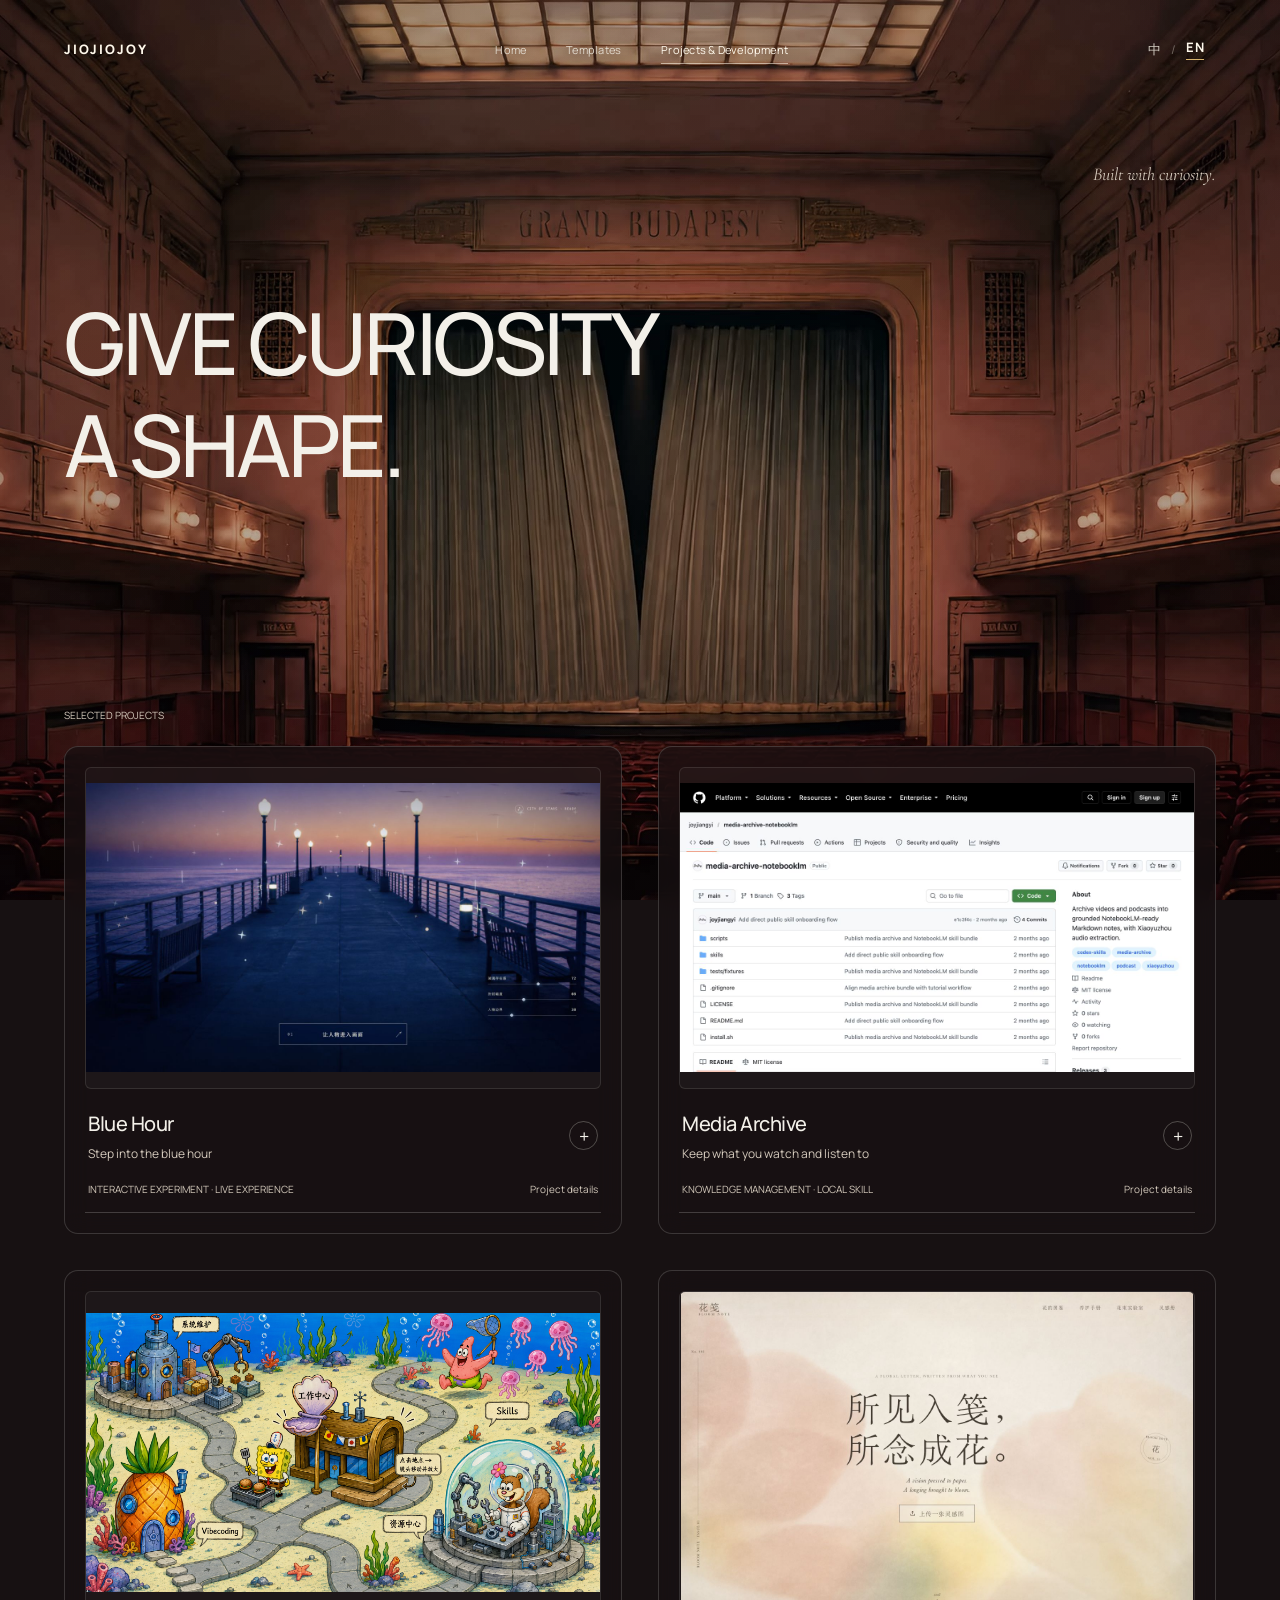
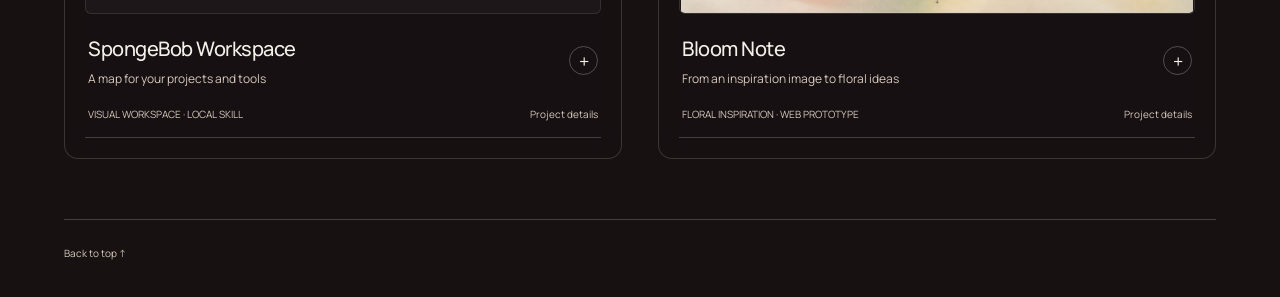
==== commit 97f11164: "Enable email login and refresh cinematic website pages" ====
--- a/developers/index.html
+++ b/developers/index.html
@@ -1,6 +1,7 @@
 <!doctype html>
-<html lang="zh-CN">
+<html lang="en">
   <head>
+<script>try{document.documentElement.lang=localStorage.getItem("joy-language")==="zh"?"zh-CN":"en"}catch(_){document.documentElement.lang="en"}</script>
     <meta charset="UTF-8" />
     <meta name="viewport" content="width=device-width,initial-scale=1" />
     <title>开发者与项目 · JioJioJoy</title>
@@ -21,10 +22,14 @@
     </script>
   <link rel="stylesheet" href="/site-design.css?v=20261026" />
 <script src="/analytics.js" defer></script>
+<link rel="stylesheet" href="/cinema-pages.css">
+<link rel="stylesheet" href="/site-header.css">
+<script src="/site-language.js" defer></script>
+<script src="/cinema-background.js" defer></script>
 </head>
-<body class="gallery-page"><a class="skip" href="#main">跳至作品</a>
-<header class="site-navigation" id="top"><a class="site-wordmark" href="/">JIOJIOJOY</a><div class="site-links"><a href="/">首页</a><a href="/products/">工具与模板</a><a href="/developers/" aria-current="page">开发者与项目</a></div><a class="site-contact" href="/#contact">联系 ↗</a></header>
-<main id="main"><section class="developer-intro"><div class="intro"><p class="eyebrow">THE INDEPENDENT LAB</p><h1>让好奇心，<br>有个形状。</h1><p>我是 Joy。做内容，也把创作与日常里的小问题，做成可以体验的工具。</p></div><span class="edition">Built with curiosity.</span></section><header class="gallery-heading"><span>SELECTED PROJECTS / 项目选集</span><span>探索、尝试，然后做出来。 ↙</span></header><div class="project-grid"><article class="project" id="blue-hour"><details class="project-disclosure"><summary aria-label="查看 Blue Hour 项目详情"><div class="project-screen"><img src="/assets/blue-hour-preview.png" alt="blue-hour 原始项目界面" loading="lazy" /></div><div class="card-caption"><div><h2>Blue Hour</h2><p>让人物走进蓝调时刻</p></div><span class="open-icon" aria-hidden="true">+</span></div><div class="card-meta"><span>交互实验 · 在线体验</span><span class="detail-label">项目详情</span></div></summary><div class="project-info"><div class="lab-proj-body">
+<body class="gallery-page cinema-page"><a class="skip" href="#main">跳至作品</a>
+<header class="shared-site-header" id="top"><nav class="cinema-header site-navigation" aria-label="Main navigation"><a class="cinema-wordmark" href="/">JIOJIOJOY</a><div class="site-links"><a href="/">首页</a><a href="/products/">模板</a><a href="/developers/" aria-current="page">开发者与项目</a></div><div class="header-controls"><button type="button" id="language-toggle" class="language-switch" aria-label="切换为中文"><span data-lang="zh">中</span><i aria-hidden="true">/</i><span data-lang="en">EN</span></button></div></nav></header>
+<main id="main"><section class="developer-intro"><div class="intro"><h1>让好奇心，<br>有个形状。</h1></div><span class="edition">Built with curiosity.</span></section><header class="gallery-heading"><span>SELECTED PROJECTS / 项目选集</span></header><div class="project-grid"><article class="project" id="blue-hour"><details class="project-disclosure"><summary aria-label="查看 Blue Hour 项目详情"><div class="project-screen"><img src="/assets/blue-hour-preview.png" alt="blue-hour 原始项目界面" loading="lazy" /></div><div class="card-caption"><div><h2>Blue Hour</h2><p>让人物走进蓝调时刻</p></div><span class="open-icon" aria-hidden="true">+</span></div><div class="card-meta"><span>交互实验 · 在线体验</span><span class="detail-label">项目详情</span></div></summary><div class="project-info"><div class="lab-proj-body">
             <p class="lab-proj-meta">
               <span class="lab-proj-no">01</span>
               <span class="lab-proj-kind">在线交互作品</span>
@@ -275,4 +280,4 @@
                 </p>
               </div>
             </details>
-          </div></div></details></article></div><footer class="gallery-footer"><p>从一个小小的「如果」，到一个真实的作品。</p><div><a href="https://jiojiojoy.info" target="_blank" rel="noopener noreferrer">AI Playground ↗</a><a href="/#feeds">实战案例 ↗</a><a href="#top">回到顶部 ↑</a></div></footer></main><script src="/developers/developers.js" defer></script></body></html>+          </div></div></details></article></div><footer class="gallery-footer"><div><a href="#top">回到顶部 ↑</a></div></footer></main><script src="/developers/developers.js" defer></script></body></html>
--- a/site-design.css
+++ b/site-design.css
@@ -5,14 +5,14 @@
 /* Homepage: retain the moving cinema background, let each chapter breathe. */
 .portfolio-home{--paper:#f3f0e9;--paper-soft:#d4cdc1;--paper-dim:#aaa092;--gold:#c3aa88;--line:#f3f0e92b;--red:#793441}.portfolio-home .grain{opacity:.035}.portfolio-home #spotlight-overlay{opacity:0!important}.portfolio-home .section{padding:110px var(--site-gutter)}.portfolio-home .section-inner{max-width:var(--site-width)!important}.portfolio-home #top{padding-bottom:72px;min-height:100svh}.portfolio-home #top>.section-inner>div{min-height:72svh!important;grid-template-columns:1.5fr .5fr!important}.portfolio-home #top h1{font-size:clamp(52px,6.7vw,100px);font-weight:500;line-height:.98;letter-spacing:-.055em;max-width:970px}.portfolio-home #top .section-inner>div>div:last-child{padding-top:9vh!important}.portfolio-home #top img{width:min(160px,22vw)!important;opacity:.85}.portfolio-home #top h1+p{font-size:11px!important;letter-spacing:.18em!important;color:#d8d1c4!important}.portfolio-home .home-hero-actions{gap:12px;margin-top:32px}.portfolio-home .home-hero-actions a{border-radius:5px;border-color:#f3f0e944;padding:13px 20px;font-size:11px;letter-spacing:.02em}.portfolio-home .home-hero-actions a:first-child{background:var(--site-paper);color:var(--site-ink);border-color:var(--site-paper)}
 .portfolio-home #products{background:var(--site-paper);color:var(--site-ink);padding:96px var(--site-gutter);border-radius:18px 18px 0 0}.portfolio-home .shop-feature-inner{max-width:var(--site-width)}.portfolio-home .shop-feature-head{margin-bottom:45px;align-items:end}.portfolio-home .shop-feature-head h2{font-family:var(--site-serif);font-size:clamp(50px,5vw,76px);line-height:.98;letter-spacing:-.035em}.portfolio-home .shop-feature-head small{font-size:10px;color:var(--site-accent);letter-spacing:.15em}.portfolio-home .shop-feature-head p{font-size:13px;color:var(--site-muted)}.portfolio-home .shop-feature-head>a,.portfolio-home .shop-feature-bottom a{color:var(--site-accent);border-color:var(--site-accent)}.portfolio-home .shop-feature-grid{grid-template-columns:1fr 1fr;gap:30px}.portfolio-home .shop-feature-art.merchandise{aspect-ratio:1.45;background:#e6e2da;border-radius:var(--site-radius)}.portfolio-home .shop-feature-art.merchandise img{object-fit:contain;padding:18px}.portfolio-home .shop-feature-caption h3{font-family:var(--site-sans);font-size:20px;font-weight:500;letter-spacing:-.035em}.portfolio-home .shop-feature-caption strong{font:500 18px var(--site-sans)}.portfolio-home .shop-feature-card .shop-feature-meta{color:var(--site-accent);font-size:9px}.portfolio-home .shop-feature-card p{color:var(--site-muted);font-size:12px}.portfolio-home .shop-feature-bottom{border-color:var(--site-line);margin-top:38px;padding-top:24px}
-.portfolio-home #origin{padding:110px var(--site-gutter)!important;background:#20191bd9;min-height:85svh!important}.portfolio-home #origin>div{max-width:var(--site-width);margin:auto;min-height:60svh!important;gap:50px}.portfolio-home #origin p{white-space:normal!important}.portfolio-home #origin h2{font-size:clamp(58px,7vw,100px)!important;font-weight:500!important}.portfolio-home #origin>div>div:last-child>p:first-child{font-size:24px!important;font-weight:500!important;letter-spacing:0!important}.portfolio-home #overview{min-height:auto;background:#211b1ce8;padding-top:80px;padding-bottom:100px}.portfolio-home .overview-stmt{max-width:100%;display:grid;grid-template-columns:1fr 1fr;gap:0 12%;margin:0 0 40px;padding-bottom:40px}.portfolio-home .overview-stmt>p:first-child{font-size:clamp(32px,3.8vw,52px);line-height:1.15;grid-row:span 2;margin:0}.portfolio-home .overview-stmt>p+p{font:400 14px/1.95 var(--site-sans);margin:0 0 20px}.portfolio-home .overview-bottom{display:block}.portfolio-home .overview-bottom>div:last-child{display:grid;grid-template-columns:repeat(5,1fr);gap:24px}.portfolio-home .dir-row{padding:18px 0;gap:12px;border-top:1px solid var(--line);border-bottom:0}.portfolio-home .dir-label{font-size:16px}.portfolio-home .dir-num{font-size:9px}
-.portfolio-home #influencer,.portfolio-home #lab,.portfolio-home #commercial,.portfolio-home #film{background:#171415ed;min-height:auto}.portfolio-home #lab{background:#211b1eeb}.portfolio-home #feeds{background:#191517f2;padding:100px var(--site-gutter) 0}.portfolio-home #commercial{background:#211b1de8}.portfolio-home #film{background:#161416e8}.portfolio-home .rule{border-color:var(--line);padding-top:22px;margin-bottom:44px}.portfolio-home .eyebrow{font-size:11px;letter-spacing:.18em;font-weight:500;color:#c3aa88}.portfolio-home .section-subtitle{font-size:15px;line-height:1.9;max-width:760px;color:#c9c3ba}.portfolio-home .social-showcase{border-radius:var(--site-radius)}.portfolio-home #influencer .social-showcase{max-width:100%!important;grid-template-columns:260px minmax(0,1fr);gap:8%}.portfolio-home .influencer-photo{border-radius:var(--site-radius)!important}.portfolio-home .lab-project-brief{border-color:var(--line);background:none}.portfolio-home .cinema-screenglow{display:none}.portfolio-home #enter-lab-btn{background:var(--site-paper)!important;color:var(--site-ink)!important;box-shadow:none!important;border-radius:5px!important;font-weight:500!important;font-size:11px!important;letter-spacing:.1em!important;max-width:300px!important}.portfolio-home .device-wrapper{border-radius:8px;box-shadow:0 18px 45px #0003}.portfolio-home .project-shell{background:#ffffff03;border:1px solid var(--line);border-radius:var(--site-radius);overflow:hidden;margin-bottom:24px}.portfolio-home .project-cover{padding:34px}.portfolio-home .project-cover .project-heading h3{font-family:var(--site-serif);font-size:clamp(32px,3.5vw,52px);font-weight:500}.portfolio-home .project-cover .project-summary p{font-size:13px;color:#c9c3ba}.portfolio-home .cover-proof strong{font-family:var(--site-serif);font-size:38px;font-weight:500}.portfolio-home .project-expanded{padding:32px}.portfolio-home .global-outro{padding-top:35px;padding-bottom:45px}.portfolio-home #contact{min-height:80svh;background:#110e10b8}.portfolio-home #contact .display{font-weight:500;letter-spacing:-.055em}
+.portfolio-home #origin{padding:110px var(--site-gutter)!important;min-height:85svh!important}.portfolio-home #origin>div{max-width:var(--site-width);margin:auto;min-height:60svh!important;gap:50px}.portfolio-home #origin p{white-space:normal!important}.portfolio-home #origin h2{font-size:clamp(58px,7vw,100px)!important;font-weight:500!important}.portfolio-home #origin>div>div:last-child>p:first-child{font-size:24px!important;font-weight:500!important;letter-spacing:0!important}
+.portfolio-home #influencer,.portfolio-home #lab,.portfolio-home #commercial,.portfolio-home #film{min-height:auto}.portfolio-home #feeds{padding:100px var(--site-gutter) 0}.portfolio-home .rule{border-color:var(--line);padding-top:22px;margin-bottom:44px}.portfolio-home .eyebrow{font-size:11px;letter-spacing:.18em;font-weight:500;color:#c3aa88}.portfolio-home .section-subtitle{font-size:15px;line-height:1.9;max-width:760px;color:#c9c3ba}.portfolio-home .social-showcase{border-radius:var(--site-radius)}.portfolio-home #influencer .social-showcase{max-width:100%!important;grid-template-columns:260px minmax(0,1fr);gap:8%}.portfolio-home .influencer-photo{border-radius:var(--site-radius)!important}.portfolio-home .lab-project-brief{border-color:var(--line);background:none}.portfolio-home .cinema-screenglow{display:none}.portfolio-home #enter-lab-btn{background:var(--site-paper)!important;color:var(--site-ink)!important;box-shadow:none!important;border-radius:5px!important;font-weight:500!important;font-size:11px!important;letter-spacing:.1em!important;max-width:300px!important}.portfolio-home .device-wrapper{border-radius:8px;box-shadow:0 18px 45px #0003}.portfolio-home .project-shell{background:#ffffff03;border:1px solid var(--line);border-radius:var(--site-radius);overflow:hidden;margin-bottom:24px}.portfolio-home .project-cover{padding:34px}.portfolio-home .project-cover .project-heading h3{font-family:var(--site-serif);font-size:clamp(32px,3.5vw,52px);font-weight:500}.portfolio-home .project-cover .project-summary p{font-size:13px;color:#c9c3ba}.portfolio-home .cover-proof strong{font-family:var(--site-serif);font-size:38px;font-weight:500}.portfolio-home .project-expanded{padding:32px}.portfolio-home .global-outro{padding-top:35px;padding-bottom:45px}.portfolio-home #contact{min-height:80svh}.portfolio-home #contact .display{font-weight:500;letter-spacing:-.055em}
 /* Inner pages share the same container, typography, dividers and image treatment. */
 .product-site,.gallery-page{background:var(--site-paper);color:var(--site-ink);font-family:var(--site-sans)}.p-wrap,.gallery-page main{width:auto;max-width:calc(var(--site-width) + 2 * var(--site-gutter));padding:0 var(--site-gutter);margin:0 auto}.p-intro,.developer-intro{padding:84px 0 54px;position:relative;border-bottom:1px solid var(--site-line);margin-bottom:40px}.p-intro h1{font-size:clamp(60px,6.5vw,96px);line-height:.95;letter-spacing:-.04em}.p-intro .p-edition,.developer-intro .edition{position:absolute;right:0;top:90px;font:italic 18px var(--site-serif);color:var(--site-muted)}.p-lead{font-size:14px;line-height:1.9}.p-kicker{font-size:10px;font-weight:500;letter-spacing:.15em}.p-kicker:before{display:none}.p-catalog{grid-template-columns:1fr 1fr;gap:30px}.p-art.merchandise{border-radius:var(--site-radius);background:#e6e2da;aspect-ratio:1.45}.p-art.merchandise img{object-fit:contain!important;padding:18px;border:none;transform:none!important;box-shadow:none}.p-badge{border-radius:4px;font-size:8px;top:14px;left:14px;background:#f7f4ecf2;letter-spacing:.06em}.p-card h2{font-family:var(--site-sans);font-size:22px;font-weight:500;letter-spacing:-.035em}.p-price{font:500 20px var(--site-sans)}.p-card p{font-size:13px}.p-link{font-size:11px}.p-choice{background:#e9e5dd;border-radius:var(--site-radius);padding:36px;gap:45px}.p-choice h2{font-size:28px;font-weight:500}.p-section{padding:64px 0;border-color:var(--site-line)}.p-section-heading{margin-bottom:35px;gap:30px}.p-section-heading h2{font-size:34px;line-height:1.25;font-weight:500}.p-section-heading p{font-size:13px;line-height:1.9}.p-footer{max-width:var(--site-width);margin:40px auto 0;padding:28px 0;border-color:var(--site-line);font-size:11px}.p-breadcrumb{margin-top:35px;font-size:10px}.p-product-hero{gap:7%;padding-bottom:64px}.p-product-copy h1{font-size:clamp(55px,5.8vw,86px);font-weight:500;line-height:.95;letter-spacing:-.035em}.p-product-copy h2{font-size:23px;font-weight:500;line-height:1.5}.p-product-copy .p-description{font-size:13px;line-height:1.9}.p-gallery-main{background:#e6e2da;border-radius:var(--site-radius);overflow:hidden}.p-gallery-main img{height:560px;padding:18px}.p-gallery-thumbs button{border-radius:4px}.p-btn{border-radius:5px;min-height:44px;font-size:12px;background:var(--site-ink);border-color:var(--site-ink)}.p-btn:hover{background:var(--site-accent);border-color:var(--site-accent)}.p-btn.secondary{background:transparent;color:var(--site-ink);border-color:var(--site-line)}.p-option span{border-radius:5px}.p-features{gap:24px}.p-feature img{border-radius:var(--site-radius)}.p-feature h3{font-weight:500;font-size:19px}.p-faq details{border-color:var(--site-line);padding:20px 0}.p-faq summary{font-size:14px}.p-dialog{border-radius:10px;background:var(--site-paper)}
 /* Developer layout uses the original project screens, with no poster overlays. */
 .gallery-page .developer-intro .intro{margin:0;max-width:650px}.developer-intro .eyebrow{color:var(--site-accent);font:500 10px var(--site-sans);letter-spacing:.15em}.developer-intro h1{font-family:var(--site-serif);font-size:clamp(42px,4.8vw,68px);line-height:1.25;font-weight:500;letter-spacing:-.035em;margin:25px 0}.developer-intro h1 br{display:none}.developer-intro .intro>p:last-child{font-size:14px;max-width:490px;color:var(--site-muted);line-height:1.9}.gallery-page .gallery-heading{height:auto;padding:0 0 22px;color:var(--site-muted);font-size:10px}.gallery-page .project-grid{gap:40px 30px}.project-screen{aspect-ratio:1.6;background:#e6e2da;border-radius:var(--site-radius);overflow:hidden;display:flex;align-items:center;justify-content:center}.project-screen img{display:block;width:100%;height:100%;object-fit:contain;filter:none;transform:none}.gallery-page .card-caption h2{font-size:20px;font-weight:500}.gallery-page .card-caption p{font-size:12px;color:var(--site-muted)}.gallery-page .card-meta{font-size:10px;border-color:var(--site-line);color:var(--site-muted)}.gallery-page .open-icon{border-color:var(--site-line);color:var(--site-ink)}.gallery-page .project-info{background:#eae6de}.gallery-page .lab-btn-solid{background:var(--site-ink);border-color:var(--site-ink)}.gallery-page .lab-proj-meta,.gallery-page .lab-proj-lede,.gallery-page .lab-proj-facts,.gallery-page .lab-details-body{color:#71685e}.gallery-page .gallery-footer{border-top:1px solid var(--site-line);margin-top:60px;padding:25px 0 35px;color:var(--site-muted)}
-@media(max-width:900px){.site-links{gap:0}.site-links>a{padding:10px;font-size:10px}.site-navigation,.portfolio-home .cinema-header{gap:12px;padding:0 18px}.site-contact{display:none}.portfolio-home #influencer .social-showcase{grid-template-columns:200px minmax(0,1fr);gap:35px}.portfolio-home .overview-bottom>div:last-child{gap:18px}.portfolio-home .dir-label{font-size:12px}.p-intro .p-edition,.developer-intro .edition{display:none}.p-product-hero{gap:35px}.portfolio-home .section{padding-top:85px;padding-bottom:85px}.portfolio-home #origin>div{gap:30px}.portfolio-home .nav-ticket{width:216px}.portfolio-home .project-cover{padding:25px}.p-gallery-main img{height:460px}}
-@media(max-width:620px){:root{--site-gutter:20px}.site-navigation,.portfolio-home .cinema-header{min-height:61px;padding:0 13px;gap:10px;border-radius:8px}.site-wordmark,.portfolio-home .cinema-wordmark{font-size:10px;letter-spacing:.07em}.site-links>a{font-size:9px;padding:8px 7px}.portfolio-home>header{padding:12px!important}.portfolio-home .cinema-header{flex-wrap:wrap;padding:12px 14px;gap:10px}.portfolio-home .site-links{order:3;width:100%;justify-content:center;border-top:1px solid #ffffff18;padding-top:5px}.portfolio-home .site-links>a{font-size:10px;flex:1;text-align:center}.portfolio-home .header-controls{width:65px;min-height:25px!important}.portfolio-home .language-switch,.portfolio-home .header-controls:has(.nav-ticket:not([hidden])) .language-switch{min-height:24px!important;min-width:65px!important}.portfolio-home .nav-ticket{top:119px;right:12px;width:205px}.portfolio-home #top{padding-top:140px;padding-bottom:48px}.portfolio-home #top>.section-inner>div{min-height:65svh!important;grid-template-columns:1fr!important;gap:30px!important}.portfolio-home #top h1{font-size:clamp(40px,10.3vw,64px);line-height:1.04}.portfolio-home #top .section-inner>div>div:last-child{padding-top:0!important;flex-direction:row!important;align-items:center!important}.portfolio-home #top img{width:100px!important}.portfolio-home .home-hero-actions{gap:8px}.portfolio-home .home-hero-actions a{font-size:10px;padding:12px}.portfolio-home #products{padding:65px var(--site-gutter);border-radius:12px 12px 0 0}.portfolio-home .shop-feature-grid{grid-template-columns:1fr;gap:34px}.portfolio-home .shop-feature-head h2{font-size:49px}.portfolio-home .shop-feature-head p{font-size:12px}.portfolio-home .shop-feature-caption h3{font-size:19px}.portfolio-home #origin{padding:80px var(--site-gutter)!important}.portfolio-home #origin>div{grid-template-columns:1fr!important;gap:60px;min-height:65svh!important}.portfolio-home #origin>div>div:first-child{gap:25px}.portfolio-home #origin h2{font-size:62px!important}.portfolio-home #origin>div>div:last-child{gap:24px!important;align-items:flex-start!important;text-align:left!important}.portfolio-home #origin>div>div:last-child>p:last-child{font-size:11px!important}.portfolio-home .overview-stmt{grid-template-columns:1fr;gap:25px}.portfolio-home .overview-stmt>p:first-child{font-size:36px}.portfolio-home .overview-bottom>div:last-child{grid-template-columns:1fr 1fr;gap:8px 22px}.portfolio-home .dir-label{font-size:14px}.portfolio-home #influencer .social-showcase{grid-template-columns:1fr;gap:35px}.portfolio-home #influencer .social-showcase>div:first-child{max-width:230px;margin:auto}.portfolio-home .section-subtitle{font-size:13px}.portfolio-home .project-cover{padding:22px 18px}.portfolio-home .project-expanded{padding:20px 16px}.portfolio-home .project-cover .project-heading h3{font-size:34px}.portfolio-home .project-cover .project-summary p{font-size:12px}.portfolio-home .cover-proof strong{font-size:30px}.portfolio-home #feeds{padding:80px var(--site-gutter) 0}.portfolio-home .section{padding:75px var(--site-gutter)}.p-intro,.developer-intro{padding:55px 0 32px;margin-bottom:28px}.p-intro h1{font-size:57px}.p-catalog{grid-template-columns:1fr;gap:40px}.p-lead{font-size:13px}.p-choice{padding:26px;gap:24px}.p-section{padding:45px 0}.p-section-heading h2{font-size:28px}.p-product-hero{padding-bottom:40px}.p-product-copy h1{font-size:61px}.p-product-copy h2{font-size:22px}.p-gallery-main img{height:400px;padding:12px}.p-footer{margin:25px 20px 0;padding-bottom:25px}.gallery-page .developer-intro .intro{margin:0}.developer-intro h1{font-size:41px}.developer-intro h1 br{display:block}.gallery-page .project-grid{grid-template-columns:1fr;gap:32px}.gallery-page .card-caption h2{font-size:18px}.gallery-page .gallery-footer{margin-top:40px}.gallery-page main{padding:0 var(--site-gutter)}}
+@media(max-width:900px){.site-links{gap:0}.site-links>a{padding:10px;font-size:10px}.site-navigation,.portfolio-home .cinema-header{gap:12px;padding:0 18px}.site-contact{display:none}.portfolio-home #influencer .social-showcase{grid-template-columns:200px minmax(0,1fr);gap:35px}.p-intro .p-edition,.developer-intro .edition{display:none}.p-product-hero{gap:35px}.portfolio-home .section{padding-top:85px;padding-bottom:85px}.portfolio-home #origin>div{gap:30px}.portfolio-home .nav-ticket{width:216px}.portfolio-home .project-cover{padding:25px}.p-gallery-main img{height:460px}}
+@media(max-width:620px){:root{--site-gutter:20px}.site-navigation,.portfolio-home .cinema-header{min-height:61px;padding:0 13px;gap:10px;border-radius:8px}.site-wordmark,.portfolio-home .cinema-wordmark{font-size:10px;letter-spacing:.07em}.site-links>a{font-size:9px;padding:8px 7px}.portfolio-home>header{padding:12px!important}.portfolio-home .cinema-header{flex-wrap:wrap;padding:12px 14px;gap:10px}.portfolio-home .site-links{order:3;width:100%;justify-content:center;border-top:1px solid #ffffff18;padding-top:5px}.portfolio-home .site-links>a{font-size:10px;flex:1;text-align:center}.portfolio-home .header-controls{width:65px;min-height:25px!important}.portfolio-home .language-switch,.portfolio-home .header-controls:has(.nav-ticket:not([hidden])) .language-switch{min-height:24px!important;min-width:65px!important}.portfolio-home .nav-ticket{top:119px;right:12px;width:205px}.portfolio-home #top{padding-top:140px;padding-bottom:48px}.portfolio-home #top>.section-inner>div{min-height:65svh!important;grid-template-columns:1fr!important;gap:30px!important}.portfolio-home #top h1{font-size:clamp(40px,10.3vw,64px);line-height:1.04}.portfolio-home #top .section-inner>div>div:last-child{padding-top:0!important;flex-direction:row!important;align-items:center!important}.portfolio-home #top img{width:100px!important}.portfolio-home .home-hero-actions{gap:8px}.portfolio-home .home-hero-actions a{font-size:10px;padding:12px}.portfolio-home #products{padding:65px var(--site-gutter);border-radius:12px 12px 0 0}.portfolio-home .shop-feature-grid{grid-template-columns:1fr;gap:34px}.portfolio-home .shop-feature-head h2{font-size:49px}.portfolio-home .shop-feature-head p{font-size:12px}.portfolio-home .shop-feature-caption h3{font-size:19px}.portfolio-home #origin{padding:80px var(--site-gutter)!important}.portfolio-home #origin>div{grid-template-columns:1fr!important;gap:60px;min-height:65svh!important}.portfolio-home #origin>div>div:first-child{gap:25px}.portfolio-home #origin h2{font-size:62px!important}.portfolio-home #origin>div>div:last-child{gap:24px!important;align-items:flex-start!important;text-align:left!important}.portfolio-home #origin>div>div:last-child>p:last-child{font-size:11px!important}.portfolio-home #influencer .social-showcase{grid-template-columns:1fr;gap:35px}.portfolio-home #influencer .social-showcase>div:first-child{max-width:230px;margin:auto}.portfolio-home .section-subtitle{font-size:13px}.portfolio-home .project-cover{padding:22px 18px}.portfolio-home .project-expanded{padding:20px 16px}.portfolio-home .project-cover .project-heading h3{font-size:34px}.portfolio-home .project-cover .project-summary p{font-size:12px}.portfolio-home .cover-proof strong{font-size:30px}.portfolio-home #feeds{padding:80px var(--site-gutter) 0}.portfolio-home .section{padding:75px var(--site-gutter)}.p-intro,.developer-intro{padding:55px 0 32px;margin-bottom:28px}.p-intro h1{font-size:57px}.p-catalog{grid-template-columns:1fr;gap:40px}.p-lead{font-size:13px}.p-choice{padding:26px;gap:24px}.p-section{padding:45px 0}.p-section-heading h2{font-size:28px}.p-product-hero{padding-bottom:40px}.p-product-copy h1{font-size:61px}.p-product-copy h2{font-size:22px}.p-gallery-main img{height:400px;padding:12px}.p-footer{margin:25px 20px 0;padding-bottom:25px}.gallery-page .developer-intro .intro{margin:0}.developer-intro h1{font-size:41px}.developer-intro h1 br{display:block}.gallery-page .project-grid{grid-template-columns:1fr;gap:32px}.gallery-page .card-caption h2{font-size:18px}.gallery-page .gallery-footer{margin-top:40px}.gallery-page main{padding:0 var(--site-gutter)}}
 @media(prefers-reduced-motion:reduce){html{scroll-behavior:auto}.site-navigation *, .project-screen *, .p-art *, .shop-feature-art *{transition:none!important}}
 /* Keep the editorial Chinese heading on its intended two lines. */
 .developer-intro h1 br{display:block}
@@ -66,3 +66,96 @@
 .portfolio-home #products .shop-feature-bottom{border-top-color:rgba(243,240,233,.2)}
 /* Inner pages retain their page canvas; remove the newly added solid panels. */
 .product-site .p-intro,.gallery-page .developer-intro,.product-site .p-choice,.product-detail .p-product-copy{background:transparent;border:1px solid var(--site-line)}
+
+/* Keep portfolio chapters aligned with the viewport. Oversized chapters remain scrollable. */
+html:has(body.portfolio-home){scroll-snap-type:y mandatory;scroll-padding-top:0}
+.portfolio-home .section,.portfolio-home #origin{min-height:100svh!important;scroll-snap-align:start;scroll-snap-stop:always;scroll-margin-top:0}
+.portfolio-home #site-map{scroll-snap-align:start;scroll-snap-stop:always}
+.portfolio-home #top>.section-inner>div{min-height:calc(100svh - 182px)!important}
+@media(max-width:620px){
+  .portfolio-home .section{padding-top:110px}
+  .portfolio-home #origin{padding-top:110px!important}
+  .portfolio-home #top>.section-inner>div{min-height:calc(100svh - 182px)!important}
+}
+@media(prefers-reduced-motion:reduce){html:has(body.portfolio-home){scroll-behavior:auto}}
+/* Do not create an intermediate scroll container between chapters and the root snapport. */
+body.portfolio-home{overflow-x:clip;overflow-y:visible}
+
+/* Viewport compositions: readable content, complete chapter previews. */
+@media(min-width:761px){
+ .portfolio-home .section{padding:100px var(--site-gutter) 40px;display:flex;flex-direction:column;justify-content:center}
+ .portfolio-home .section>.section-inner{width:100%}
+ .portfolio-home #origin{padding:100px var(--site-gutter) 40px!important}
+ .portfolio-home #origin>div{width:100%;min-height:calc(100svh - 180px)!important}
+ .portfolio-home #overview .section-inner{max-width:1100px!important}
+ .portfolio-home .overview-stmt{max-width:940px;padding-bottom:24px;margin-bottom:24px}
+ .portfolio-home .overview-stmt p{font-size:clamp(28px,3vw,42px);line-height:1.2}
+ .portfolio-home .overview-stmt p+p{font-size:clamp(14px,1.15vw,17px);line-height:1.7;margin-top:16px}
+ .portfolio-home .overview-bottom{gap:40px}
+ .portfolio-home .dir-row{padding:8px 0;gap:16px}
+ .portfolio-home .dir-label{font-size:clamp(20px,1.8vw,25px);line-height:1.2}
+ .portfolio-home .rule{margin-bottom:24px;padding-top:16px}
+ .portfolio-home .section-subtitle{font-size:14px;line-height:1.65;margin-top:14px;max-width:900px}
+ .portfolio-home #influencer .section-inner{max-width:1100px!important}
+ .portfolio-home #influencer .social-showcase{max-width:900px!important;margin:24px auto 0;grid-template-columns:200px minmax(0,1fr);gap:80px;align-items:center}
+ .portfolio-home #influencer .social-showcase>div:first-child{gap:16px!important}
+ .portfolio-home #influencer .influencer-photo{max-height:280px;object-fit:contain}
+ .portfolio-home #social-stamps:not(.is-open) .stamp-stage,.portfolio-home #social-stamps:not(.is-open) .stamp-wall{min-height:360px}
+ .portfolio-home #social-stamps:not(.is-open) .work-stamp{width:180px;left:calc(50% - 90px + (var(--i) - 3.5)*18px);top:calc(16px + var(--i)*3px)}
+ .portfolio-home #social-stamps:not(.is-open) .ticket-title{font-size:13px;line-height:1.4;margin:12px 0;min-height:55px}
+ .portfolio-home #social-stamps:not(.is-open) .stamp-cover{aspect-ratio:4/3!important}
+ .portfolio-home #social-stamps:not(.is-open) .ticket-heading{font-size:8px}
+ .portfolio-home #social-stamps:not(.is-open) .ticket-stub{font-size:9px;padding:8px 0;margin-top:10px}
+ .portfolio-home #social-stamps:not(.is-open) .ticket-barcode{height:24px}
+ .portfolio-home #influencer:has(.is-open){justify-content:flex-start}
+ .portfolio-home #influencer .social-showcase:has(.is-open){max-width:100%!important;align-items:start}
+ .portfolio-home #feeds{padding-top:100px;padding-bottom:32px}
+}
+@media(max-width:760px){
+ .portfolio-home #overview .overview-stmt{padding-bottom:20px;margin-bottom:20px}
+ .portfolio-home #overview .overview-stmt p{font-size:26px;line-height:1.25}
+ .portfolio-home #overview .overview-stmt p+p{font-size:14px;line-height:1.6;margin-top:14px}
+ .portfolio-home #overview .overview-bottom{display:block}
+ .portfolio-home #overview .dir-row{padding:8px 0}
+}
+@media(min-width:761px){
+ .portfolio-home #lab .cinema-paradise{padding-bottom:16px}
+ .portfolio-home #lab .lab-project-brief{margin-bottom:16px;padding-bottom:12px}
+ .portfolio-home #lab .rule>a{margin-top:10px!important}
+ .portfolio-home #lab .cinema-seats-wrapper{padding-top:8px!important;padding-bottom:8px!important}
+ .portfolio-home #lab .cinema-footer{margin-top:12px;padding-top:12px}
+ .portfolio-home #lab .cinema-stage-wrapper{max-width:520px}
+ .portfolio-home #feeds .global-brief{padding-bottom:18px}
+ .portfolio-home #feeds .project-cover{padding:20px 24px}
+ .portfolio-home #feeds .project-heading{margin-bottom:14px;gap:32px}
+ .portfolio-home #feeds .project-heading h3{font-size:32px;margin-top:8px}
+ .portfolio-home #feeds .project-summary p{font-size:12px;line-height:1.65}
+ .portfolio-home #feeds .project-cover-bottom{padding-top:12px}
+ .portfolio-home #feeds .cover-proof strong{font-size:30px}
+ .portfolio-home #feeds .project-shell{margin-bottom:16px}
+ .portfolio-home #feeds .global-outro{padding:16px 0}
+ .portfolio-home #film .film-carousel{height:clamp(260px,34svh,340px)}
+ .portfolio-home #film .film-carousel-info{min-height:0;padding-top:12px;padding-bottom:12px;transform:none}
+ .portfolio-home #film .film-carousel-nav{transform:none}
+}
+@media(min-width:761px){
+ .portfolio-home #lab>div:has(>#enter-lab-btn){padding:0!important;margin-top:12px!important}
+ .portfolio-home #lab #enter-lab-btn{padding:12px 0!important}
+}
+@media(min-width:761px) and (max-height:780px){
+ .portfolio-home .section{padding-top:90px;padding-bottom:20px}
+ .portfolio-home .rule{margin-bottom:16px}
+ .portfolio-home #feeds{padding-top:90px;padding-bottom:20px}
+ .portfolio-home #feeds .project-cover{padding:14px 20px}
+ .portfolio-home #feeds .project-heading h3{font-size:28px}
+ .portfolio-home #feeds .global-outro{padding:10px 0}
+ .portfolio-home #commercial .tvc-reel-container{margin-top:16px;margin-bottom:16px}
+}
+@media(min-width:761px) and (max-height:780px){
+ .portfolio-home #lab{padding:90px var(--site-gutter) 20px!important}
+ .portfolio-home #lab .rule{margin-bottom:12px!important}
+ .portfolio-home #lab .cinema-stage-wrapper{max-width:420px}
+ .portfolio-home #lab .lab-project-brief{margin-bottom:8px;padding-bottom:0}
+ .portfolio-home #lab .cinema-paradise{padding-bottom:0}
+ .portfolio-home #commercial .rule{margin-bottom:12px}
+}
--- a/cinema-pages.css
+++ b/cinema-pages.css
@@ -0,0 +1,67 @@
+/* Inner chapters share the homepage's theatre, warm type and transparent surfaces. */
+body.cinema-page{--site-ink:#f3f0e9;--site-muted:#d4c9bc;--site-line:#f3f0e933;--site-accent:#ddc3a2;--p-ink:#f3f0e9;--p-muted:#d4c9bc;--p-line:#f3f0e933;--p-red:#ddc3a2;--ink:#f3f0e9;--muted:#d4c9bc;--line:#f3f0e933;--canvas:#171112;background:#171112;color:#f3f0e9;isolation:isolate;min-height:100vh;color-scheme:dark}
+.cinema-page::before{content:"";position:fixed;inset:0;z-index:-2;background:radial-gradient(ellipse at center,transparent 20%,rgba(23,3,8,.24) 90%),linear-gradient(180deg,rgba(0,0,0,.08),rgba(0,0,0,.24)),linear-gradient(#0501010d,#0501010d),url('/assets/bg-mobile-poster.jpg') center/cover no-repeat;pointer-events:none}
+.cinema-page>.site-navigation{background:#160f1159;border-bottom:1px solid #f3f0e920;backdrop-filter:blur(14px);-webkit-backdrop-filter:blur(14px);min-height:86px;margin-top:0;top:0}
+.cinema-page .site-navigation .site-wordmark{color:#fff9ec;text-shadow:0 1px 12px #0008}
+.cinema-page .site-navigation .site-links>a,.cinema-page .site-navigation .site-contact{color:#e1d9cd!important}
+.cinema-page .site-navigation .site-links>a[aria-current=page],.cinema-page .site-navigation .site-links>a:hover{color:#fff9ec!important}
+.cinema-page .site-navigation .joy-account-entry{color:#262321;background:#f3f0e9;border-color:#f3f0e9;border-radius:5px}
+.cinema-page .p-intro,.cinema-page .developer-intro{border:0;background:transparent;border-radius:0;margin:0 0 48px;padding:100px 0 65px;min-height:560px;display:flex;flex-direction:column;justify-content:center;position:relative}
+.cinema-page .p-intro h1,.cinema-page .developer-intro h1{font-family:var(--site-sans);font-size:clamp(48px,6.7vw,94px);font-weight:500;line-height:1.02;letter-spacing:-.055em;color:#f3f0e9;margin:24px 0 30px;text-transform:uppercase}
+.cinema-page .p-intro h1 em{font:inherit;color:inherit}
+.cinema-page .developer-intro h1{line-height:1.18;letter-spacing:-.04em}
+.cinema-page .developer-intro .intro{max-width:900px}
+.cinema-page .p-lead,.cinema-page .developer-intro .intro>p:last-child{color:#e0d5c9;line-height:1.9;font-size:14px;max-width:560px}
+.cinema-page .p-kicker,.cinema-page .developer-intro .eyebrow{color:#ddc3a2;font-family:var(--site-sans);letter-spacing:.16em;font-size:10px}
+.cinema-page .p-intro .p-edition,.cinema-page .developer-intro .edition{color:#d4c9bc;right:0;top:64px}
+.cinema-page .p-catalog,.cinema-page .project-grid{gap:36px}
+.cinema-page .p-card,.cinema-page .project{background:#171113a6;border:1px solid #f3f0e92b;border-radius:14px;padding:20px;backdrop-filter:blur(12px);-webkit-backdrop-filter:blur(12px);overflow:hidden}
+.cinema-page .p-art.merchandise,.cinema-page .project-screen{background:#f3f0e908;border:1px solid #f3f0e91c;border-radius:6px}
+.cinema-page .p-card h2,.cinema-page .card-caption h2,.cinema-page .p-price{color:#f3f0e9}
+.cinema-page .p-card p,.cinema-page .p-tags,.cinema-page .card-caption p,.cinema-page .card-meta,.cinema-page .gallery-heading{color:#d4c9bc}
+.cinema-page .p-link{color:#f3f0e9;border-color:#d4c9bc}
+.cinema-page .p-choice{background:#171113b8;border:1px solid #f3f0e933;border-radius:14px;padding:40px;backdrop-filter:blur(12px)}
+.cinema-page .p-choice p,.cinema-page .p-section-heading p,.cinema-page .p-tool-list p,.cinema-page .p-tool-type,.cinema-page .p-tool-number{color:#d4c9bc}
+.cinema-page .p-choice strong,.cinema-page .p-tool-list h3{color:#f3f0e9}
+.cinema-page .p-tool-list>a{border-color:#f3f0e933;background:#17111380;padding-left:20px;padding-right:20px}
+.cinema-page .p-tool-list>a:hover{background:#3c282ba6}
+.cinema-page .p-footer,.cinema-page .gallery-footer{color:#d4c9bc;border-color:#f3f0e933}
+.cinema-page .project-info{background:transparent;border-top:1px solid #f3f0e933;padding:25px 0 0;color:#f3f0e9}
+.cinema-page .lab-proj-meta,.cinema-page .lab-proj-lede,.cinema-page .lab-proj-facts,.cinema-page .lab-details-body,.cinema-page .lab-proj-facts dt{color:#d4c9bc}
+.cinema-page .lab-proj-title,.cinema-page .lab-proj-sub{color:#f3f0e9}
+.cinema-page .lab-details,.cinema-page .lab-result,.cinema-page .lab-btn,.cinema-page .open-icon{border-color:#f3f0e944;color:#f3f0e9}
+.cinema-page .lab-btn-solid{background:#f3f0e9;border-color:#f3f0e9;color:#262321}
+.cinema-page .project-disclosure[open] .open-icon{background:#f3f0e91c}
+.cinema-page .joy-account-hero{max-width:620px;margin-top:28px}
+.cinema-page .joy-account-form{background:#21191b99;border-color:#f3f0e960;box-shadow:0 12px 35px #0002;backdrop-filter:blur(14px)}
+.cinema-page .joy-account-form>span,.cinema-page .joy-account-form input{color:#fff8ed}
+.cinema-page .joy-account-form input::placeholder{color:#ddd0c5}
+.cinema-page .joy-account-form button{background:#f3f0e9;color:#262321}
+.cinema-page .joy-account-hero>p,.cinema-page .joy-account-hero>p span{color:#d4c9bc}
+.cinema-page .joy-account-dialog{--site-serif:"Cormorant Garamond",Georgia,serif;background:#21191bf5;border-color:#f3f0e933;color:#f3f0e9}
+.cinema-page .joy-account-dialog h2{font-family:var(--site-sans);font-size:30px;color:#f3f0e9}
+.cinema-page .joy-account-description,.cinema-page .joy-account-notice,.cinema-page .joy-account-close,.cinema-page .joy-account-contact,.cinema-page .joy-account-eyebrow{color:#d4c9bc}
+.cinema-page .joy-account-dialog input{background:#130e10;color:#f3f0e9;border-color:#f3f0e944}
+.cinema-page .joy-account-continue{background:#f3f0e9;color:#262321}
+@media(max-width:620px){.cinema-page>.site-navigation{min-height:88px;gap:10px;flex-wrap:wrap;padding:12px 0}.cinema-page .site-links{order:3;flex-basis:100%;justify-content:space-between}.cinema-page .site-navigation .site-links>a{margin:0;font-size:10px}.cinema-page .site-navigation .joy-account-entry{min-height:36px}.cinema-page .p-intro,.cinema-page .developer-intro{padding:54px 0 40px;min-height:440px;margin-bottom:24px}.cinema-page .p-intro h1{font-size:clamp(35px,9.4vw,58px);line-height:1.08}.cinema-page .developer-intro h1{font-size:46px}.cinema-page .p-lead,.cinema-page .developer-intro .intro>p:last-child{font-size:13px}.cinema-page .p-card,.cinema-page .project{padding:14px}.cinema-page .p-choice{padding:24px}.cinema-page .p-catalog,.cinema-page .project-grid{gap:26px}.cinema-page .joy-account-form{border-radius:16px}.cinema-page .joy-account-form button{border-radius:7px}}
+
+/* 2026-10-28: retain the theatre on template detail and account surfaces. */
+.cinema-page.product-detail{--p-paper:#171112;--site-paper:#171112}
+.cinema-page .p-product-copy,.cinema-page .p-callout,.cinema-page .p-final,.cinema-page .p-order-summary{background:#171113c9;color:#d4c9bc;border-color:#f3f0e933}
+.cinema-page .p-product-copy h1,.cinema-page .p-product-copy h2,.cinema-page .p-section-heading h2,.cinema-page .p-final h2,.cinema-page .p-callout strong{color:#f3f0e9}
+.cinema-page .p-gallery-main,.cinema-page .p-gallery-dialog,.cinema-page .p-gallery-dialog>button,.cinema-page .p-dialog{background:#171112;color:#f3f0e9;border-color:#f3f0e933}
+.cinema-page .p-mobile-buy{background:#171112f5;border-color:#f3f0e933}
+.cinema-page .p-btn{background:#ddc3a2;color:#21191b!important;border-color:#ddc3a2}
+.cinema-page .p-btn:hover{background:#ead8c1}
+.cinema-page .p-btn.secondary{background:transparent;color:#f3f0e9!important;border-color:#f3f0e944}
+.cinema-page .p-btn.secondary:hover{background:#ffffff12}
+.cinema-page .p-option input:checked+span{background:#ddc3a219;border-color:#ddc3a2;color:#f3f0e9}
+.cinema-page .p-close{color:#f3f0e9}
+.cinema-page .joy-template-account{margin-top:20px;padding-top:18px;border-top:1px solid #f3f0e933}
+.cinema-page .joy-template-account button{background:transparent;color:#f3f0e9;border:1px solid #f3f0e944;border-radius:7px;padding:12px 18px;cursor:pointer}
+.cinema-page .joy-template-account p{color:#d4c9bc;font-size:12px;line-height:1.8}
+
+/* Scroll-linked theatre footage, with the static poster as a loading fallback. */
+.cinema-background{position:fixed;inset:0;width:100%;height:100%;object-fit:cover;z-index:-2;pointer-events:none;opacity:0;transition:opacity .3s}
+.cinema-page.has-cinema-film::before{z-index:-1;background:radial-gradient(ellipse at center,transparent 20%,rgba(23,3,8,.24) 90%),linear-gradient(180deg,rgba(0,0,0,.08),rgba(0,0,0,.24)),linear-gradient(#0501010d,#0501010d)}
+.has-cinema-film .cinema-background{opacity:1}
--- a/site-header.css
+++ b/site-header.css
@@ -0,0 +1,20 @@
+/* One opening-credits navigation shared by the three main pages. */
+body>.shared-site-header{position:fixed;inset:0 0 auto;z-index:50;box-sizing:border-box;margin:0;padding:16px var(--site-gutter)!important;background:transparent!important;border:0;border-bottom:1px solid transparent;transition:background .3s,border-color .3s;backdrop-filter:none!important;pointer-events:none}
+body>.shared-site-header.is-scrolled{background:transparent!important;border-bottom-color:transparent;backdrop-filter:none!important;-webkit-backdrop-filter:none!important}
+.shared-site-header .cinema-header.site-navigation{box-sizing:border-box;display:flex!important;align-items:center;justify-content:space-between;gap:24px;min-height:66px;max-width:none;margin:0;padding:0;border:0;border-radius:0;background:transparent;box-shadow:none;backdrop-filter:none;font-family:var(--site-sans);pointer-events:auto}
+.shared-site-header .cinema-wordmark{font-size:13px;font-weight:800;letter-spacing:.14em;line-height:normal;padding:0;color:#fff9ec;text-shadow:0 1px 12px #0008;text-decoration:none;white-space:nowrap}
+.shared-site-header .site-links{display:flex;align-items:center;gap:8px}
+.shared-site-header .site-links>a{position:relative;display:block;margin:0 16px;padding:12px 0;font-size:11px;font-weight:400;line-height:normal;letter-spacing:.02em;color:#e1d9cd!important;text-shadow:0 1px 12px #0008;white-space:nowrap;text-decoration:none;border:0;border-radius:0;background:none!important}
+.shared-site-header .site-links>a[aria-current=page],.shared-site-header .site-links>a:hover{color:#fff9ec!important}
+.shared-site-header .site-links>a[aria-current=page]::after{content:'';position:absolute;bottom:5px;left:0;right:0;height:1px;background:currentColor;opacity:.55}
+.shared-site-header .header-controls{position:relative;display:block;width:80px;min-height:34px;flex-shrink:0}
+.shared-site-header .language-switch{position:static;display:flex;align-items:center;justify-content:center;gap:10px;min-width:80px;min-height:34px;margin:0;padding:0 10px;border:0;border-radius:4px;background:none;box-shadow:none;backdrop-filter:none;color:#d3cdc3;font-family:inherit;cursor:pointer;pointer-events:auto}
+.shared-site-header .language-switch span{font-size:13px;letter-spacing:.03em}.shared-site-header .language-switch i{font-size:12px;font-style:normal;opacity:.45}.shared-site-header .language-switch span.active{color:#fff9ec;font-weight:700;border-bottom:1px solid #d8b46d;padding-bottom:3px}
+.cinema-page:has(>.shared-site-header){padding-top:99px}
+html[lang=en] .copy-zh,html[lang=zh-CN] .copy-en{display:none!important}
+@media(max-width:620px){body>.shared-site-header{padding:12px 20px!important}.shared-site-header .cinema-header.site-navigation{flex-wrap:wrap;gap:7px;min-height:61px}.shared-site-header .cinema-wordmark{font-size:10px;letter-spacing:.07em}.shared-site-header .site-links{order:3;width:100%;justify-content:space-between;gap:0;border:0;padding:0}.shared-site-header .site-links>a{flex:none;font-size:10px;margin:0;padding:9px 0;min-height:30px;box-sizing:border-box}.shared-site-header .site-links>a[aria-current=page]::after{bottom:3px}.shared-site-header .header-controls{width:65px;min-height:25px}.shared-site-header .language-switch{min-width:65px;min-height:24px}.cinema-page:has(>.shared-site-header){padding-top:94px}}
+@media(prefers-reduced-motion:reduce){body>.shared-site-header{transition:none}}
+
+:root{--site-theatre-shade:radial-gradient(ellipse at center,transparent 20%,rgba(23,3,8,.24) 90%),linear-gradient(180deg,rgba(0,0,0,.08),rgba(0,0,0,.24))}
+.portfolio-home .ambient::after{background:var(--site-theatre-shade)}
+.cinema-page::before{background:var(--site-theatre-shade),linear-gradient(#0501010d,#0501010d),url("/assets/bg-mobile-poster.jpg") center/cover no-repeat}
